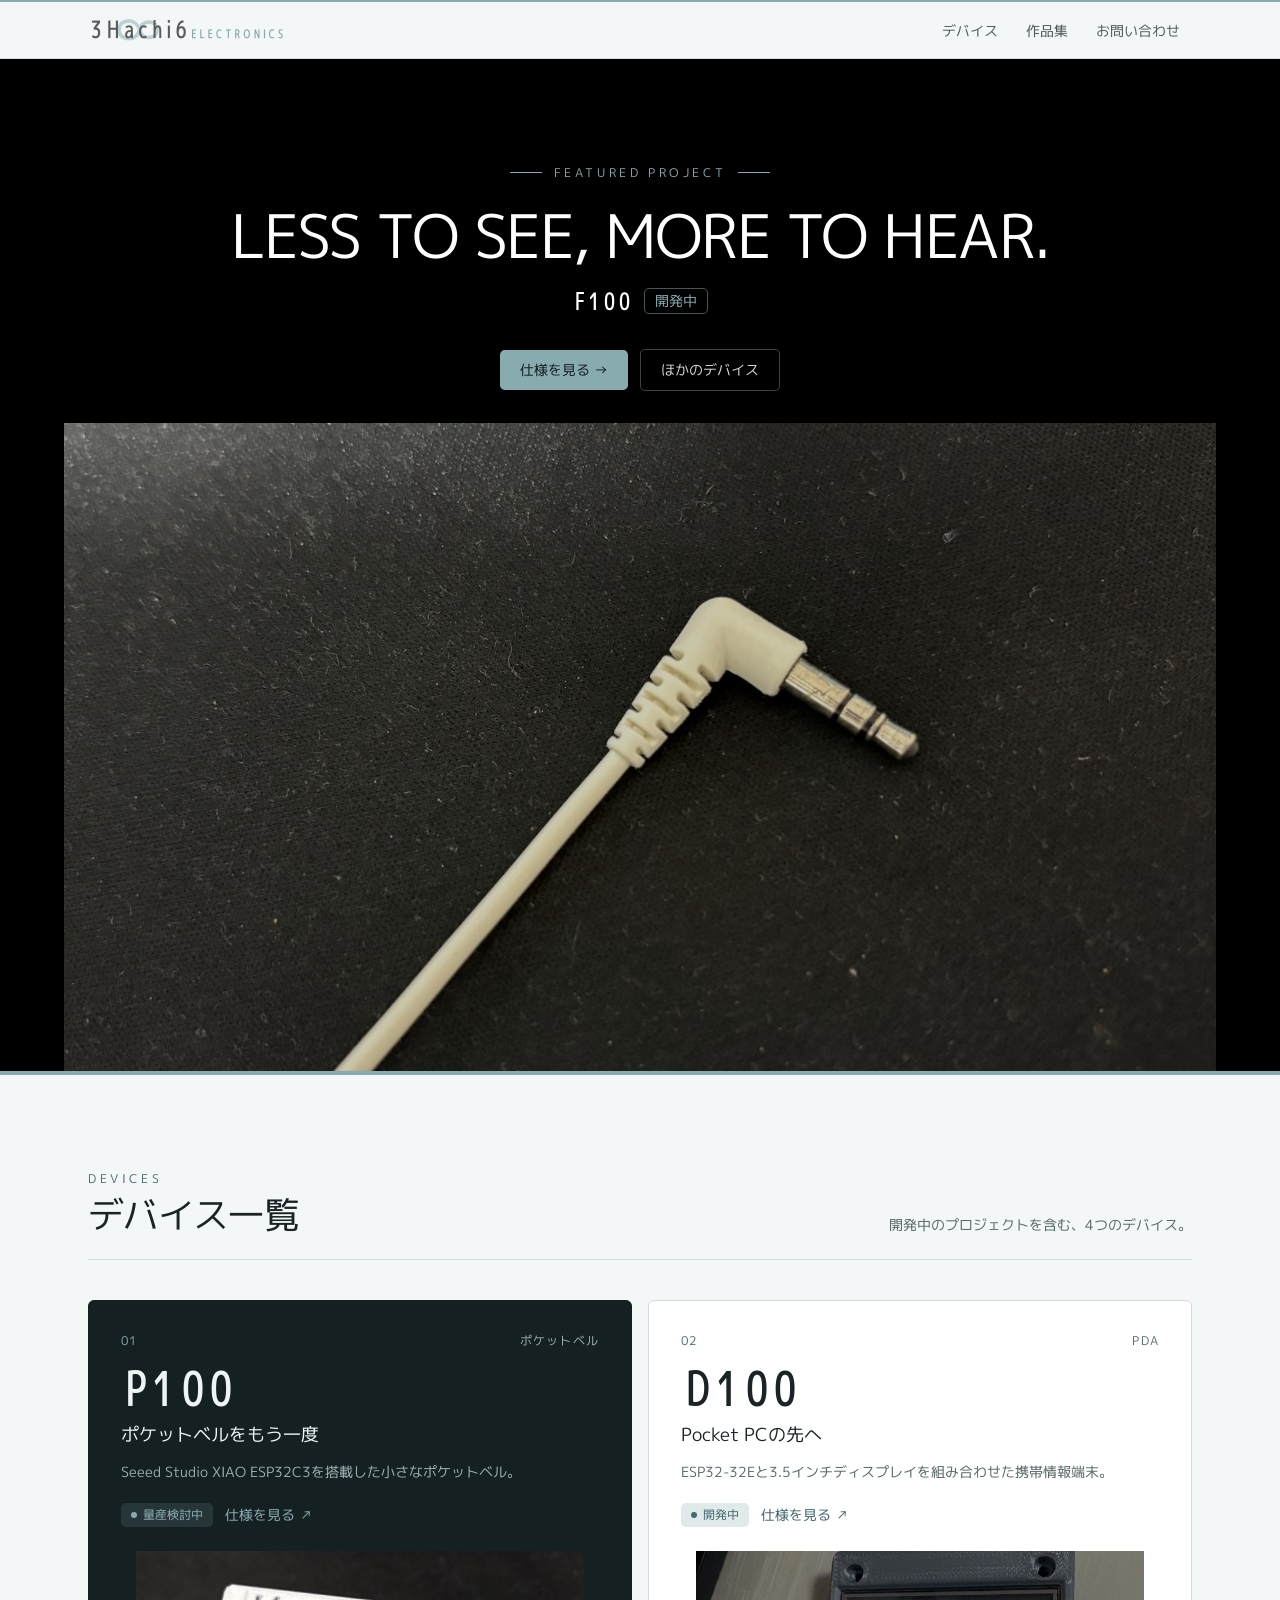
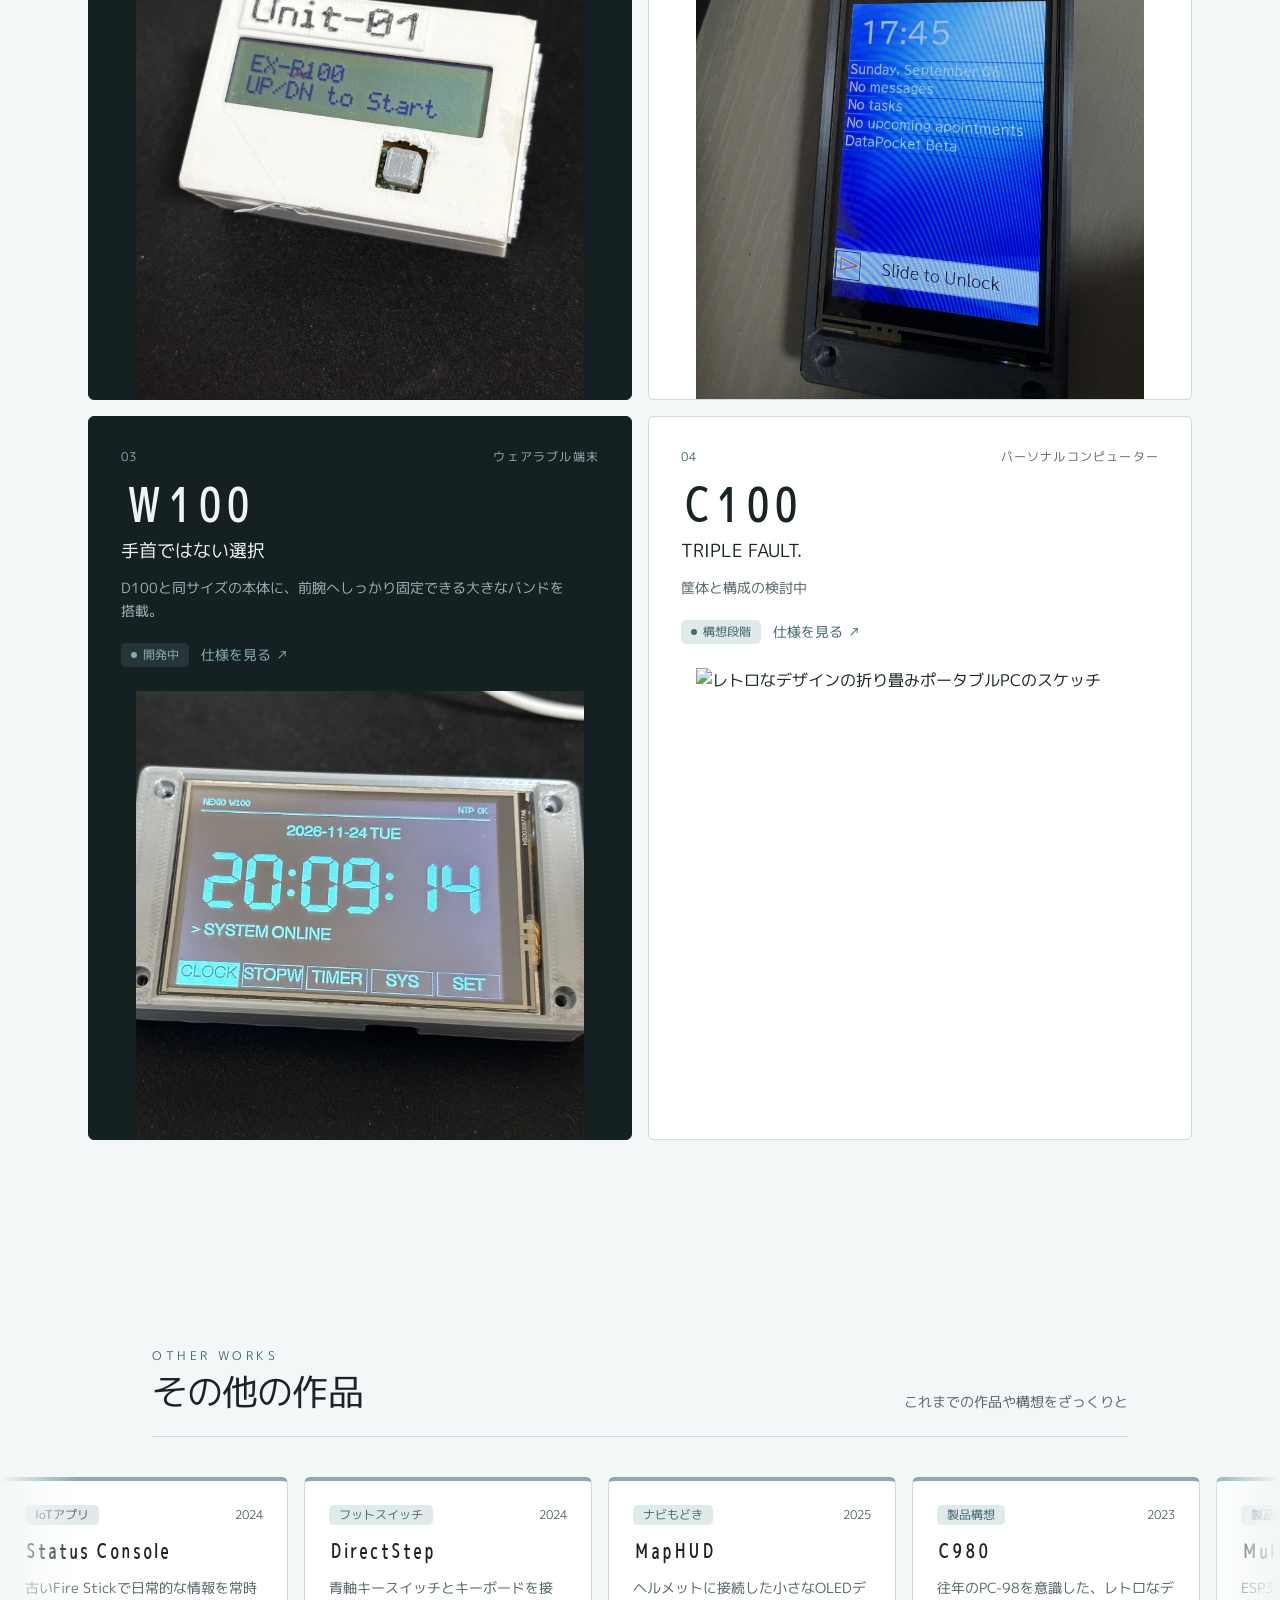
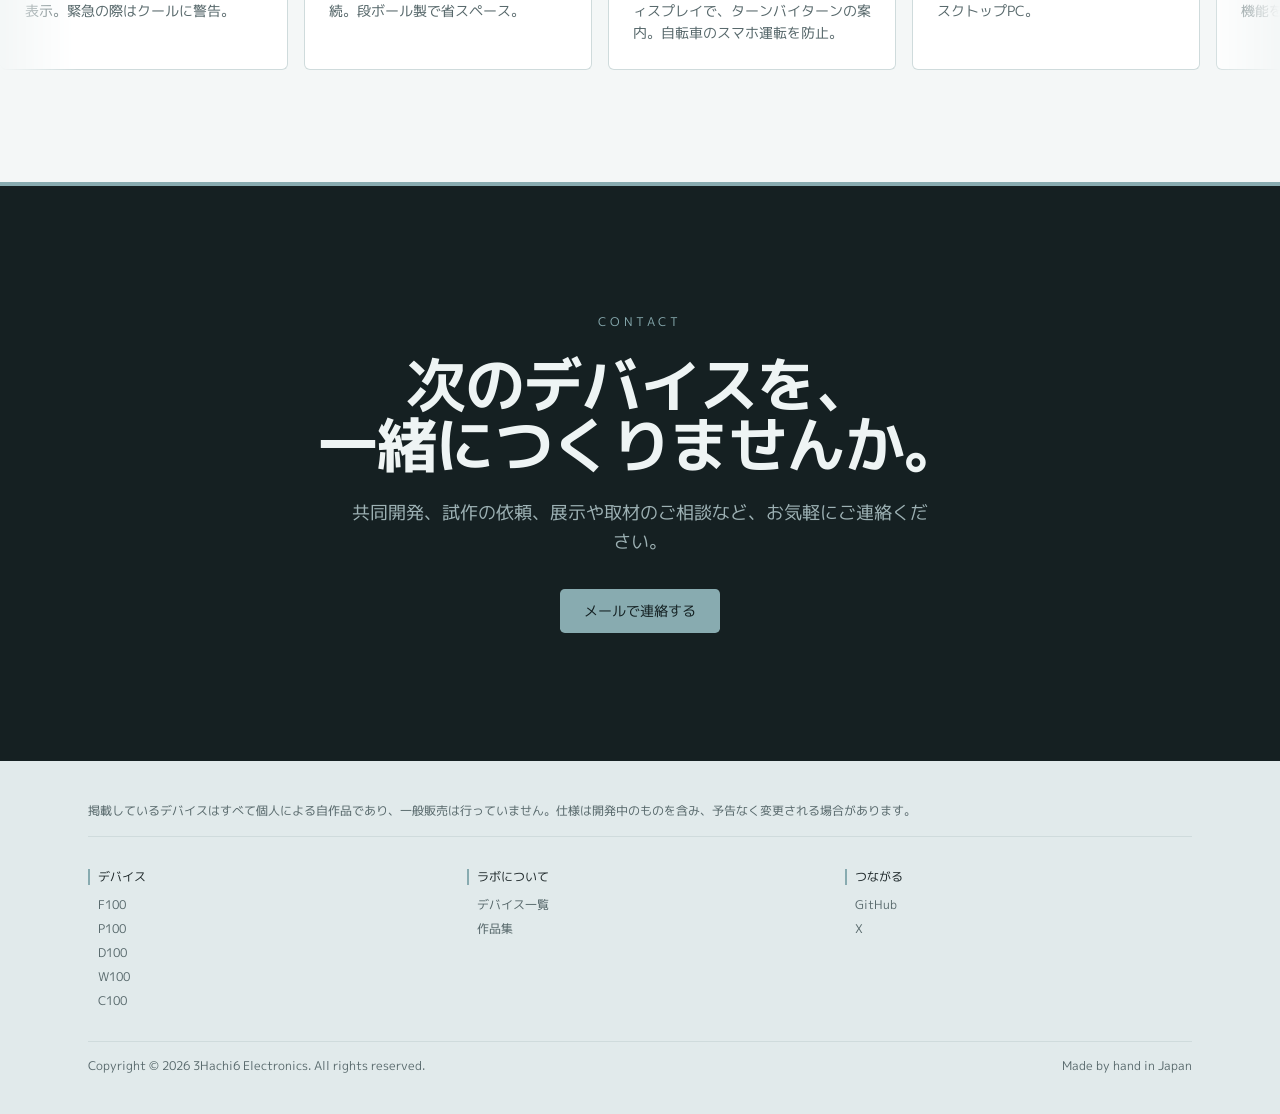
==== index.html @ 007175ea "Update some files" ====
<!DOCTYPE html>
<html lang="ja">
<head>
  <meta charset="UTF-8">
  <meta name="viewport" content="width=device-width, initial-scale=1">
  <title>3Hachi6 Electronics</title>
  <meta name="description" content="自作デバイスのポートフォリオ">
  <meta name="theme-color" content="#f4f7f7">
  <link rel="icon" href="images/icon.png" type="image/png">
  <link rel="preconnect" href="https://fonts.googleapis.com">
  <link rel="preconnect" href="https://fonts.gstatic.com" crossorigin>
  <link href="https://fonts.googleapis.com/css2?family=M+PLUS+1p:wght@500&display=swap" rel="stylesheet">
  <link rel="stylesheet" href="style.css">
</head>
<body data-root="">

  <!-- ヘッダー:中身は shared.js が入れます(直すときは shared.js) -->
  <header class="site-header" id="site-header"></header>

  <main>

    <!-- ===== トップの大きな見出し(注目のデバイス:F100) ===== -->
    <section id="f100" class="hero" aria-labelledby="hero-title">
      <div class="container-md">
        <p class="hero-label"><span aria-hidden="true"></span>FEATURED PROJECT<span aria-hidden="true"></span></p>
        <h1 id="hero-title">LESS TO SEE, MORE TO HEAR.</h1>
        <p class="hero-name">
          <span class="font-display">F100</span>
          <span class="status-badge">開発中</span>
        </p>
        <div class="hero-buttons">
          <a href="devices/f100.html" class="btn btn-primary">仕様を見る →</a>
          <a href="#devices" class="btn btn-ghost">ほかのデバイス</a>
        </div>
      </div>
      <div class="hero-image">
        <img src="images/f100.jpg" alt="黒い布の上に置かれた、白いケーブルの3.5mmイヤホンプラグ">
      </div>
      <div class="hero-bar" aria-hidden="true"></div>
    </section>

    <!-- ===== デバイス一覧 =====
         デバイスを増やすときは、下の <article> のかたまりを丸ごとコピーして書き換えます。 -->
    <section id="devices" class="section-devices" aria-labelledby="devices-title">
      <div class="container">
        <div class="section-head">
          <div>
            <p class="eyebrow">DEVICES</p>
            <h2 id="devices-title">デバイス一覧</h2>
          </div>
          <p class="section-note">開発中のプロジェクトを含む、4つのデバイス。</p>
        </div>
        <div class="tile-grid">

          <!-- ---------- P100 ---------- -->
          <article id="p100" class="tile tile-dark" aria-labelledby="p100-title">
            <div class="tile-top">
              <span class="tile-no">01</span>
              <span class="tile-cat">ポケットベル</span>
            </div>
            <div class="tile-body">
              <h3 id="p100-title">P100</h3>
              <p class="tile-tagline">ポケットベルをもう一度</p>
              <p class="tile-desc">Seeed Studio XIAO ESP32C3を搭載した小さなポケットベル。</p>
              <div class="tile-actions">
                <span class="status-chip">量産検討中</span>
                <a href="devices/p100.html" class="tile-link">仕様を見る<span class="sr-only">（P100）</span> ↗</a>
              </div>
            </div>
            <div class="tile-image">
              <img src="images/p100.jpg" alt="「Unit-01」と書かれた白い筐体に、モノクロ液晶を搭載したP100の試作機" loading="lazy">
            </div>
            <div class="tile-bar" aria-hidden="true"></div>
          </article>

          <!-- ---------- D100 ---------- -->
          <article id="d100" class="tile tile-light" aria-labelledby="d100-title">
            <div class="tile-top">
              <span class="tile-no">02</span>
              <span class="tile-cat">PDA</span>
            </div>
            <div class="tile-body">
              <h3 id="d100-title">D100</h3>
              <p class="tile-tagline">Pocket PCの先へ</p>
              <p class="tile-desc">ESP32-32Eと3.5インチディスプレイを組み合わせた携帯情報端末。</p>
              <div class="tile-actions">
                <span class="status-chip">開発中</span>
                <a href="devices/d100.html" class="tile-link">仕様を見る<span class="sr-only">（D100）</span> ↗</a>
              </div>
            </div>
            <div class="tile-image">
              <img src="images/d100.jpg" alt="ロック画面を表示した、3.5インチタッチスクリーンのD100試作機" loading="lazy">
            </div>
            <div class="tile-bar" aria-hidden="true"></div>
          </article>

          <!-- ---------- W100 ---------- -->
          <article id="w100" class="tile tile-dark" aria-labelledby="w100-title">
            <div class="tile-top">
              <span class="tile-no">03</span>
              <span class="tile-cat">ウェアラブル端末</span>
            </div>
            <div class="tile-body">
              <h3 id="w100-title">W100</h3>
              <p class="tile-tagline">手首ではない選択</p>
              <p class="tile-desc">D100と同サイズの本体に、前腕へしっかり固定できる大きなバンドを搭載。</p>
              <div class="tile-actions">
                <span class="status-chip">開発中</span>
                <a href="devices/w100.html" class="tile-link">仕様を見る<span class="sr-only">（W100）</span> ↗</a>
              </div>
            </div>
            <div class="tile-image">
              <img src="images/w100.jpg" alt="時計画面を表示した、3.5インチ画面のW100試作機" loading="lazy">
            </div>
            <div class="tile-bar" aria-hidden="true"></div>
          </article>

          <!-- ---------- C100 ---------- -->
          <article id="c100" class="tile tile-light" aria-labelledby="c100-title">
            <div class="tile-top">
              <span class="tile-no">04</span>
              <span class="tile-cat">パーソナルコンピューター</span>
            </div>
            <div class="tile-body">
              <h3 id="c100-title">C100</h3>
              <p class="tile-tagline">TRIPLE FAULT.</p>
              <p class="tile-desc">筐体と構成の検討中</p>
              <div class="tile-actions">
                <span class="status-chip">構想段階</span>
                <a href="devices/c100.html" class="tile-link">仕様を見る<span class="sr-only">（C100）</span> ↗</a>
              </div>
            </div>
            <div class="tile-image">
              <img src="images/c100.png" alt="レトロなデザインの折り畳みポータブルPCのスケッチ" loading="lazy">
            </div>
            <div class="tile-bar" aria-hidden="true"></div>
          </article>

        </div>
      </div>
    </section>

    <!-- ===== 作品集(横に流れるカード) =====
         作品を増やすときは、<li class="work-card"> のかたまりをコピーして追加します。
         (ループ表示用の複製は script.js が自動で作るので、ここは1セットだけでOK) -->
    <section id="works" class="section-works" aria-labelledby="works-title">
      <div class="container-md">
        <div class="section-head">
          <div>
            <p class="eyebrow">OTHER WORKS</p>
            <h2 id="works-title">その他の作品</h2>
          </div>
          <p class="section-note">これまでの作品や構想をざっくりと</p>
        </div>
      </div>
      <div class="marquee">
        <div class="marquee-track">
          <ul class="work-list">

            <li class="work-card">
              <div class="work-meta"><span class="work-cat">IoTアプリ</span><span>2024</span></div>
              <h3>Status Console</h3>
              <p>古いFire Stickで日常的な情報を常時表示。緊急の際はクールに警告。</p>
            </li>

            <li class="work-card">
              <div class="work-meta"><span class="work-cat">フットスイッチ</span><span>2024</span></div>
              <h3>DirectStep</h3>
              <p>青軸キースイッチとキーボードを接続。段ボール製で省スペース。</p>
            </li>

            <li class="work-card">
              <div class="work-meta"><span class="work-cat">ナビもどき</span><span>2025</span></div>
              <h3>MapHUD</h3>
              <p>ヘルメットに接続した小さなOLEDディスプレイで、ターンバイターンの案内。自転車のスマホ運転を防止。</p>
            </li>

            <li class="work-card">
              <div class="work-meta"><span class="work-cat">製品構想</span><span>2023</span></div>
              <h3>C980</h3>
              <p>往年のPC-98を意識した、レトロなデスクトップPC。</p>
            </li>

            <li class="work-card">
              <div class="work-meta"><span class="work-cat">製品構想</span><span>2025</span></div>
              <h3>Multi Remote</h3>
              <p>ESP32C3を使用し、赤外線とBLEの機能を兼ねた多機能リモコン。</p>
            </li>

            <!--<li class="work-card">
              <div class="work-meta"><span class="work-cat">リモコン</span><span>2023</span></div>
              <h3>BLE Remote</h3>
              <p>スライド送り用の小さなBluetoothリモコン。CR2032で約1年動作。</p>
            </li>
            -->
          </ul>
        </div>
      </div>
    </section>

    <!-- お問い合わせ:中身は shared.js が入れます(メールアドレスやキャッチコピーも shared.js) -->
    <section id="contact" class="section-contact" aria-labelledby="contact-title"></section>

  </main>

  <!-- フッター:中身は shared.js が入れます(直すときは shared.js) -->
  <footer class="site-footer" id="site-footer"></footer>

  <script src="shared.js"></script>
  <script src="script.js"></script>
</body>
</html>
---- style.css ----
/* =====================================================
   3Hachi6 Electronics  style.css
   サイト全体の見た目はこのファイルで決まります。
   色を変えたいときは、まず下の「色」の値を書き換えてください。
   ===================================================== */

/* ---------- フォント ---------- */
/* 見出し用フォント(fonts フォルダの中のファイル) */
@font-face {
  font-family: 'Senobi Gothic';
  src: url('fonts/Senobi-Gothic-Medium.ttf') format('truetype');
  font-weight: 100 900;
  font-style: normal;
  font-display: swap;
}

/* ---------- 色・サイズ ---------- */
:root {
  /* メインカラー(青みのあるグレー) */
  --brand: #88abb0;          /* 基本色 */
  --brand-strong: #44696e;   /* 濃い版(文字・リンク用) */
  --brand-soft: #e1eaeb;     /* 薄い版(背景用) */

  /* 背景・文字 */
  --background: #f4f7f7;     /* ページ全体の背景 */
  --foreground: #1a2426;     /* 通常の文字色 */
  --card: #ffffff;           /* カードの背景 */
  --muted-foreground: #56676a; /* 補足テキストの色 */
  --border: #cfdbdc;         /* 罫線 */
  --primary-foreground: #142022; /* ボタン上の文字色 */

  /* 暗いエリア(ヒーロー・お問い合わせ・黒いタイル) */
  --ink: #152022;
  --ink-foreground: #eef4f4;
  --ink-muted: #9db1b4;

  --radius-md: 0.3rem;
  --radius-lg: 0.375rem;

  --font-body: 'M PLUS 1p', 'Hiragino Sans', 'Yu Gothic', sans-serif;
  --font-display: 'Senobi Gothic', 'M PLUS 1p', sans-serif;
}

/* ---------- 基本設定 ---------- */
*, *::before, *::after {
  box-sizing: border-box;
  border: 0 solid var(--border);
}

html {
  scroll-behavior: smooth;
  -webkit-text-size-adjust: 100%;
}

body {
  margin: 0;
  background: var(--background);
  color: var(--foreground);
  font-family: var(--font-body);
  font-feature-settings: 'palt';
  line-height: 1.5;
  -webkit-font-smoothing: antialiased;
}

h1, h2, h3, p, ul, dl, dd, figure { margin: 0; }
h1, h2, h3 { font-size: inherit; font-weight: inherit; }
ul { padding: 0; list-style: none; }
a { color: inherit; text-decoration: none; }
img { display: block; max-width: 100%; }

:focus-visible { outline: 2px solid var(--brand-strong); outline-offset: 2px; }

.sr-only {
  position: absolute; width: 1px; height: 1px; margin: -1px; padding: 0;
  overflow: hidden; clip: rect(0, 0, 0, 0); white-space: nowrap; border: 0;
}

.font-display { font-family: var(--font-display); }

/* ---------- 共通パーツ ---------- */
.container    { max-width: 72rem; margin: 0 auto; padding: 0 1.5rem; } /* 幅:広い */
.container-md { max-width: 64rem; margin: 0 auto; padding: 0 1.5rem; } /* 幅:中 */
.container-sm { max-width: 48rem; margin: 0 auto; padding: 0 1.5rem; } /* 幅:狭い */

/* 小さな英字ラベル(DEVICES / CONTACT など) */
.eyebrow {
  font-size: 0.75rem;
  line-height: 1rem;
  letter-spacing: 0.3em;
  color: var(--brand-strong);
}

/* セクション見出しのまとまり */
.section-head {
  display: flex;
  flex-direction: column;
  gap: 0.5rem;
  padding-bottom: 1.5rem;
  border-bottom: 1px solid var(--border);
}
.section-head h2 {
  margin-top: 0.5rem;
  font-size: 1.875rem;
  line-height: 2.25rem;
  letter-spacing: -0.025em;
}
.section-note { font-size: 0.875rem; line-height: 1.25rem; color: var(--muted-foreground); }

/* ボタン */
.btn {
  display: inline-flex;
  align-items: center;
  gap: 0.5rem;
  border-radius: var(--radius-md);
  font-size: 0.875rem;
  line-height: 1.25rem;
  padding: 0.625rem 1.25rem;
  transition: color .15s, background-color .15s, border-color .15s;
}
.btn-primary { background: var(--brand); color: var(--primary-foreground); }
.btn-primary:hover { background: #fff; }
.btn-ghost { border: 1px solid rgba(255, 255, 255, .25); color: rgba(255, 255, 255, .85); }
.btn-ghost:hover { border-color: var(--brand); color: var(--brand); }
.btn-lg { padding: 0.75rem 1.5rem; }
.btn-ghost-ink { border: 1px solid rgba(238, 244, 244, .25); color: rgba(238, 244, 244, .85); }
.btn-ghost-ink:hover { border-color: var(--brand); color: var(--brand); }

/* ---------- ヘッダー(上のナビゲーション) ---------- */
.site-header {
  position: sticky;
  top: 0;
  z-index: 50;
  border-top: 2px solid var(--brand);
  border-bottom: 1px solid var(--border);
  background: rgba(244, 247, 247, .85);
  -webkit-backdrop-filter: blur(24px);
  backdrop-filter: blur(24px);
}
.site-nav {
  display: flex;
  height: 3.5rem;
  align-items: center;
  justify-content: space-between;
  max-width: 72rem;
  margin: 0 auto;
  padding: 0 1.5rem;
}
.site-logo img { height: 2.5rem; width: auto; mix-blend-mode: multiply; }
.nav-links { display: none; align-items: center; gap: 0.25rem; }
.nav-links a {
  border-radius: var(--radius-md);
  padding: 0.375rem 0.75rem;
  font-size: 0.875rem;
  line-height: 1.25rem;
  color: rgba(26, 36, 38, .75);
  transition: color .15s, background-color .15s;
}
.nav-links a:hover { background: var(--brand-soft); color: var(--foreground); }
.nav-contact {
  border-radius: var(--radius-md);
  background: var(--brand);
  color: var(--primary-foreground);
  padding: 0.375rem 0.75rem;
  font-size: 0.75rem;
  line-height: 1rem;
}
.nav-contact:hover { background: var(--brand-strong); color: #fff; }

/* ---------- トップの大きな見出し(ヒーロー) ---------- */
.hero {
  scroll-margin-top: 3.5rem;
  overflow: hidden;
  background: #000;
  padding-top: 4rem;
  text-align: center;
  color: #fff;
}
.hero .container-md { max-width: 64rem; }
.hero-label {
  display: inline-flex;
  align-items: center;
  gap: 0.75rem;
  font-size: 0.75rem;
  line-height: 1rem;
  letter-spacing: 0.3em;
  color: var(--brand);
}
.hero-label span { width: 2rem; height: 1px; background: var(--brand); }
.hero h1 {
  margin-top: 1.5rem;
  font-size: 2.25rem;
  line-height: 2.5rem;
  letter-spacing: -0.025em;
  text-wrap: balance;
}
.hero-name {
  display: flex;
  align-items: center;
  justify-content: center;
  gap: 0.75rem;
  margin-top: 1.25rem;
  font-size: 1.25rem;
  line-height: 1.75rem;
}
.status-badge {
  border: 1px solid rgba(136, 171, 176, .5);
  border-radius: var(--radius-md);
  padding: 0.125rem 0.625rem;
  font-family: var(--font-body);
  font-size: 0.875rem;
  line-height: 1.25rem;
  color: var(--brand);
}
.hero-buttons {
  display: flex;
  flex-wrap: wrap;
  align-items: center;
  justify-content: center;
  gap: 0.75rem;
  margin-top: 2rem;
}
.hero-image {
  position: relative;
  width: 100%;
  max-width: 72rem;
  aspect-ratio: 16 / 9;
  margin: 2rem auto 0;
}
.hero-image img, .tile-image img, .device-image img {
  position: absolute; inset: 0; width: 100%; height: 100%; object-fit: cover;
}
.hero-bar { height: 0.25rem; background: var(--brand); }

/* ---------- デバイス一覧(タイル) ---------- */
.section-devices { scroll-margin-top: 3.5rem; background: var(--background); padding: 5rem 0; }
.section-devices .section-head { margin-bottom: 2.5rem; }
.tile-grid { display: grid; gap: 1rem; }

.tile {
  position: relative;
  display: flex;
  flex-direction: column;
  overflow: hidden;
  scroll-margin-top: 5rem;
  border: 1px solid var(--border);
  border-radius: var(--radius-lg);
}
.tile-light { background: var(--card); color: var(--foreground); }
.tile-dark  { border-color: var(--ink); background: var(--ink); color: var(--ink-foreground); }

.tile-top {
  display: flex;
  align-items: center;
  justify-content: space-between;
  padding: 1.5rem 1.5rem 0;
  font-size: 0.75rem;
  line-height: 1rem;
  letter-spacing: 0.1em;
}
.tile-light .tile-no  { color: var(--brand-strong); }
.tile-light .tile-cat { color: var(--muted-foreground); }
.tile-dark  .tile-no  { color: var(--brand); }
.tile-dark  .tile-cat { color: var(--ink-muted); }

.tile-body { padding: 1rem 1.5rem 0; }
.tile-body h3 {
  font-family: var(--font-display);
  font-size: 3rem;
  line-height: 1;
  letter-spacing: -0.025em;
}
.tile-tagline { margin-top: 0.5rem; font-size: 1.125rem; line-height: 1.75rem; }
.tile-desc {
  margin-top: 0.75rem;
  max-width: 28rem;
  font-size: 0.875rem;
  line-height: 1.625;
  text-wrap: pretty;
}
.tile-light .tile-desc { color: var(--muted-foreground); }
.tile-dark  .tile-desc { color: var(--ink-muted); }

.tile-actions { display: flex; flex-wrap: wrap; align-items: center; gap: 0.75rem; margin-top: 1.25rem; }
.status-chip {
  display: inline-flex;
  align-items: center;
  gap: 0.375rem;
  border-radius: var(--radius-md);
  padding: 0.25rem 0.625rem;
  font-size: 0.75rem;
  line-height: 1rem;
}
.status-chip::before {
  content: '';
  width: 0.375rem; height: 0.375rem;
  border-radius: 50%;
  background: currentColor;
}
.tile-light .status-chip { background: var(--brand-soft); color: var(--brand-strong); }
.tile-dark  .status-chip { background: rgba(136, 171, 176, .15); color: var(--brand); }

/* 「仕様を見る」リンク。タイル全体がクリックできるようにしています */
.tile-link {
  display: inline-flex;
  align-items: center;
  gap: 0.25rem;
  font-size: 0.875rem;
  line-height: 1.25rem;
  text-underline-offset: 4px;
}
.tile-link::after { content: ''; position: absolute; inset: 0; }
.tile-link:hover { text-decoration: underline; }
.tile-light .tile-link { color: var(--brand-strong); }
.tile-dark  .tile-link { color: var(--brand); }

.tile-image {
  position: relative;
  width: 100%;
  max-width: 28rem;
  aspect-ratio: 1 / 1;
  margin: 1.5rem auto 0;
}
.tile-image img { transition: transform .7s; }
.tile:hover .tile-image img { transform: scale(1.03); }
.tile-bar {
  position: absolute; left: 0; right: 0; bottom: 0;
  height: 0.25rem;
  background: var(--brand);
  transform: scaleX(0);
  transform-origin: left;
  transition: transform .5s;
}
.tile:hover .tile-bar { transform: scaleX(1); }

/* ---------- 作品集(横に流れるカード) ---------- */
.section-works { scroll-margin-top: 3rem; background: var(--background); padding: 6rem 0; }
.marquee {
  margin-top: 2.5rem;
  overflow: hidden;
  -webkit-mask-image: linear-gradient(to right, transparent, #000 6%, #000 94%, transparent);
  mask-image: linear-gradient(to right, transparent, #000 6%, #000 94%, transparent);
}
.marquee-track { display: flex; width: max-content; animation: marquee 40s linear infinite; }
.marquee:hover .marquee-track,
.marquee:focus-within .marquee-track { animation-play-state: paused; }
@keyframes marquee {
  from { transform: translateX(0); }
  to   { transform: translateX(-50%); }
}
.work-list { display: flex; flex-shrink: 0; gap: 1rem; padding-right: 1rem; }
.work-card {
  display: flex;
  flex-direction: column;
  flex-shrink: 0;
  gap: 0.75rem;
  width: 18rem;
  border: 1px solid var(--border);
  border-top: 4px solid var(--brand);
  border-radius: var(--radius-lg);
  background: var(--card);
  padding: 1.5rem;
  transition: border-color .15s;
}
.work-card:hover { border-color: var(--brand-strong); border-top-color: var(--brand); }
.work-meta {
  display: flex;
  align-items: center;
  justify-content: space-between;
  font-size: 0.75rem;
  line-height: 1rem;
  color: var(--muted-foreground);
}
.work-cat {
  border-radius: var(--radius-md);
  background: var(--brand-soft);
  padding: 0.125rem 0.625rem;
  color: var(--brand-strong);
}
.work-card h3 { font-family: var(--font-display); font-size: 1.25rem; line-height: 1.75rem; }
.work-card p { font-size: 0.875rem; line-height: 1.625; color: var(--muted-foreground); }

/* ---------- お問い合わせ ---------- */
.section-contact {
  scroll-margin-top: 3.5rem;
  border-top: 4px solid var(--brand);
  background: var(--ink);
  padding: 6rem 0;
  text-align: center;
  color: var(--ink-foreground);
}
.section-contact .eyebrow { margin-bottom: 1.5rem; color: var(--brand); }
.section-contact h2 {
  font-size: 2.25rem;
  line-height: 2.5rem;
  font-weight: 600;
  letter-spacing: -0.025em;
  text-wrap: balance;
}
.contact-text {
  max-width: 36rem;
  margin: 1.5rem auto 0;
  font-size: 1.125rem;
  line-height: 1.625;
  color: var(--ink-muted);
  text-wrap: pretty;
}
.contact-buttons {
  display: flex;
  flex-wrap: wrap;
  align-items: center;
  justify-content: center;
  gap: 1rem;
  margin-top: 2rem;
}

/* ---------- フッター ---------- */
.site-footer { background: var(--brand-soft); font-size: 0.75rem; line-height: 1rem; color: var(--muted-foreground); }
.site-footer .container { padding-top: 2.5rem; padding-bottom: 2.5rem; }
.footer-note { padding-bottom: 1rem; border-bottom: 1px solid var(--border); line-height: 1.625; }
.footer-nav { display: grid; grid-template-columns: repeat(2, 1fr); gap: 2rem; padding: 2rem 0; }
.footer-nav h3 {
  margin-bottom: 0.75rem;
  border-left: 2px solid var(--brand);
  padding-left: 0.5rem;
  color: var(--foreground);
}
.footer-nav ul { display: flex; flex-direction: column; gap: 0.5rem; padding-left: 0.625rem; }
.footer-nav a:hover { color: var(--brand-strong); text-decoration: underline; }
.footer-bottom { display: flex; flex-direction: column; gap: 0.5rem; padding-top: 1rem; border-top: 1px solid var(--border); }

/* ---------- デバイス個別ページ ---------- */
.device-hero {
  overflow: hidden;
  background: var(--ink);
  padding-top: 4rem;
  text-align: center;
  color: var(--ink-foreground);
}
.device-hero .eyebrow { color: var(--brand); }
.device-hero h1 {
  margin-top: 0.5rem;
  font-family: var(--font-display);
  font-size: 3rem;
  line-height: 1;
  letter-spacing: -0.025em;
}
.device-tagline { margin-top: 0.75rem; font-size: 1.25rem; line-height: 1.75rem; }
.device-hero .status-badge {
  display: inline-block;
  margin-top: 1.25rem;
  padding: 0.25rem 0.75rem;
  font-size: 0.75rem;
  line-height: 1rem;
}
.device-image {
  position: relative;
  width: 100%;
  max-width: 48rem;
  aspect-ratio: 4 / 3;
  margin: 2rem auto 0;
}

.section-overview { background: var(--background); padding: 5rem 0; }
.overview-text {
  margin-top: 0.75rem;
  font-size: 1.5rem;
  line-height: 1.625;
  letter-spacing: -0.025em;
  text-wrap: pretty;
}
.highlights { display: grid; gap: 1rem; margin-top: 3rem; }
.highlight {
  border: 1px solid var(--border);
  border-top: 4px solid var(--brand);
  border-radius: var(--radius-lg);
  background: var(--card);
  padding: 1.5rem;
}
.highlight h3 { font-size: 1rem; line-height: 1.5rem; }
.highlight p { margin-top: 0.5rem; font-size: 0.875rem; line-height: 1.625; color: var(--muted-foreground); }

.section-specs { background: var(--brand-soft); padding: 5rem 0; }
.section-specs h2 { margin-top: 0.5rem; font-size: 1.875rem; line-height: 2.25rem; letter-spacing: -0.025em; }
.spec-list {
  margin-top: 2rem;
  border: 1px solid var(--border);
  border-radius: var(--radius-lg);
  background: var(--card);
  padding: 0 1.5rem;
}
.spec-row { display: flex; flex-direction: column; gap: 0.25rem; padding: 1rem 0; }
.spec-row + .spec-row { border-top: 1px solid var(--border); }
.spec-row dt { width: 10rem; flex-shrink: 0; font-size: 0.875rem; line-height: 1.25rem; color: var(--muted-foreground); }
.spec-row dd { font-size: 1rem; line-height: 1.5rem; }
.spec-note { margin-top: 1rem; font-size: 0.75rem; line-height: 1rem; color: var(--muted-foreground); }

.pager { background: var(--background); padding: 3rem 0; }
.pager .container-sm { display: flex; align-items: center; justify-content: space-between; gap: 1rem; }
.pager-link { display: flex; align-items: center; gap: 0.5rem; font-size: 0.875rem; line-height: 1.25rem; }
.pager-link:hover { color: var(--brand-strong); }
.pager-link small { display: block; font-size: 0.75rem; line-height: 1rem; color: var(--muted-foreground); }
.pager-link .font-display { font-size: 1.125rem; line-height: 1.75rem; }
.pager-next { text-align: right; }
.pager-list {
  border-radius: var(--radius-md);
  background: var(--brand-soft);
  padding: 0.5rem 1rem;
  font-size: 0.875rem;
  line-height: 1.25rem;
  color: var(--brand-strong);
  transition: color .15s, background-color .15s;
}
.pager-list:hover { background: var(--brand); color: var(--primary-foreground); }

/* ---------- 画面が広いとき(タブレット・PC) ---------- */
@media (min-width: 640px) {
  .footer-nav { grid-template-columns: repeat(3, 1fr); }
  .footer-bottom { flex-direction: row; justify-content: space-between; }
  .spec-row { flex-direction: row; gap: 2rem; }
}

@media (min-width: 768px) {
  .nav-links { display: flex; }
  .nav-contact { display: none; }

  .section-head { flex-direction: row; align-items: flex-end; justify-content: space-between; }
  .section-head h2 { font-size: 2.25rem; line-height: 2.5rem; }

  .hero { padding-top: 6rem; }
  .hero h1 { font-size: 3.75rem; line-height: 1; }
  .hero-name { font-size: 1.5rem; line-height: 2rem; }

  .section-devices { padding: 6rem 0; }
  .tile-grid { grid-template-columns: repeat(2, 1fr); }
  .tile-top { padding: 2rem 2rem 0; }
  .tile-body { padding: 1rem 2rem 0; }

  .section-works { padding: 7rem 0; }

  .section-contact { padding: 8rem 0; }
  .section-contact h2 { font-size: 3.75rem; line-height: 1; }

  .device-hero { padding-top: 5rem; }
  .device-hero h1 { font-size: 4.5rem; }
  .device-tagline { font-size: 1.5rem; line-height: 2rem; }
  .device-image { aspect-ratio: 16 / 9; }
  .section-overview, .section-specs { padding: 6rem 0; }
  .overview-text { font-size: 1.875rem; }
  .highlights { grid-template-columns: repeat(3, 1fr); }
  .section-specs h2 { font-size: 2.25rem; line-height: 2.5rem; }
}

/* 動きが苦手な人向け:アニメーションを止める */
@media (prefers-reduced-motion: reduce) {
  html { scroll-behavior: auto; }
  .marquee-track { animation: none; }
}
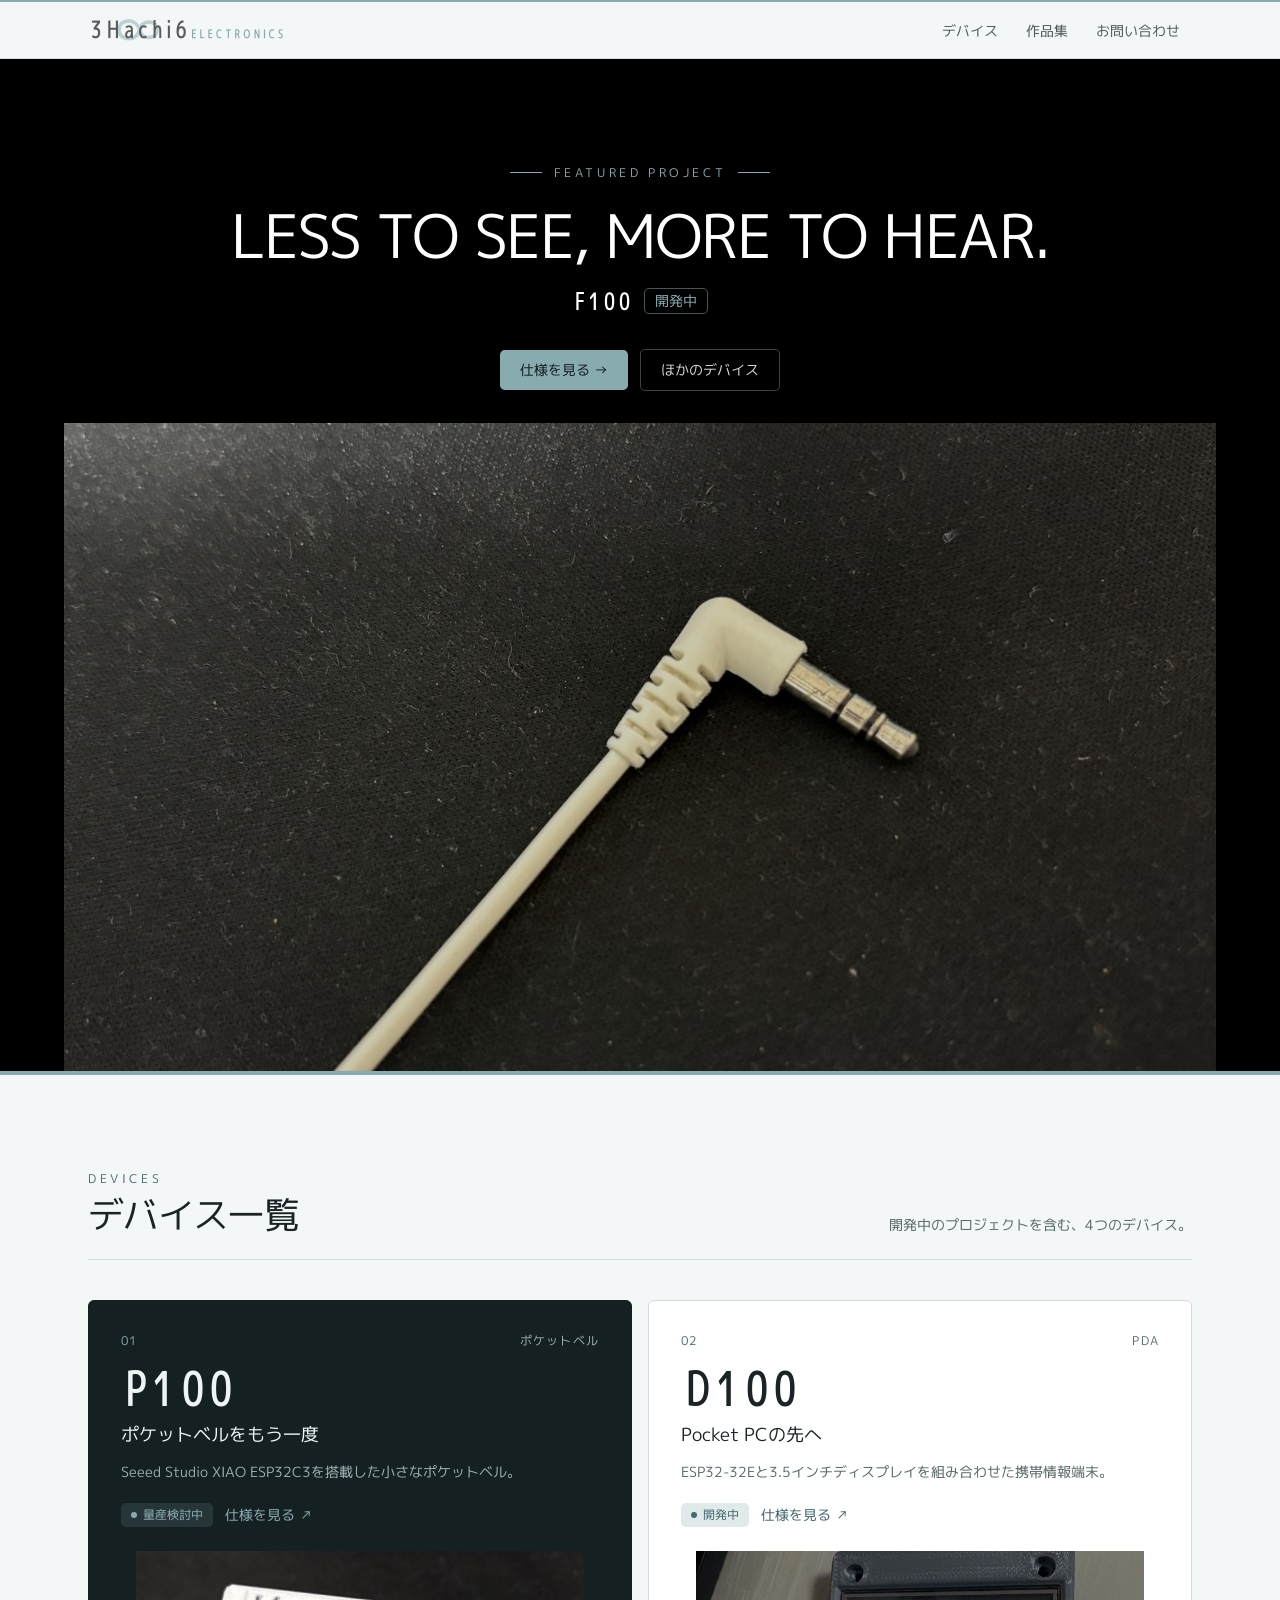
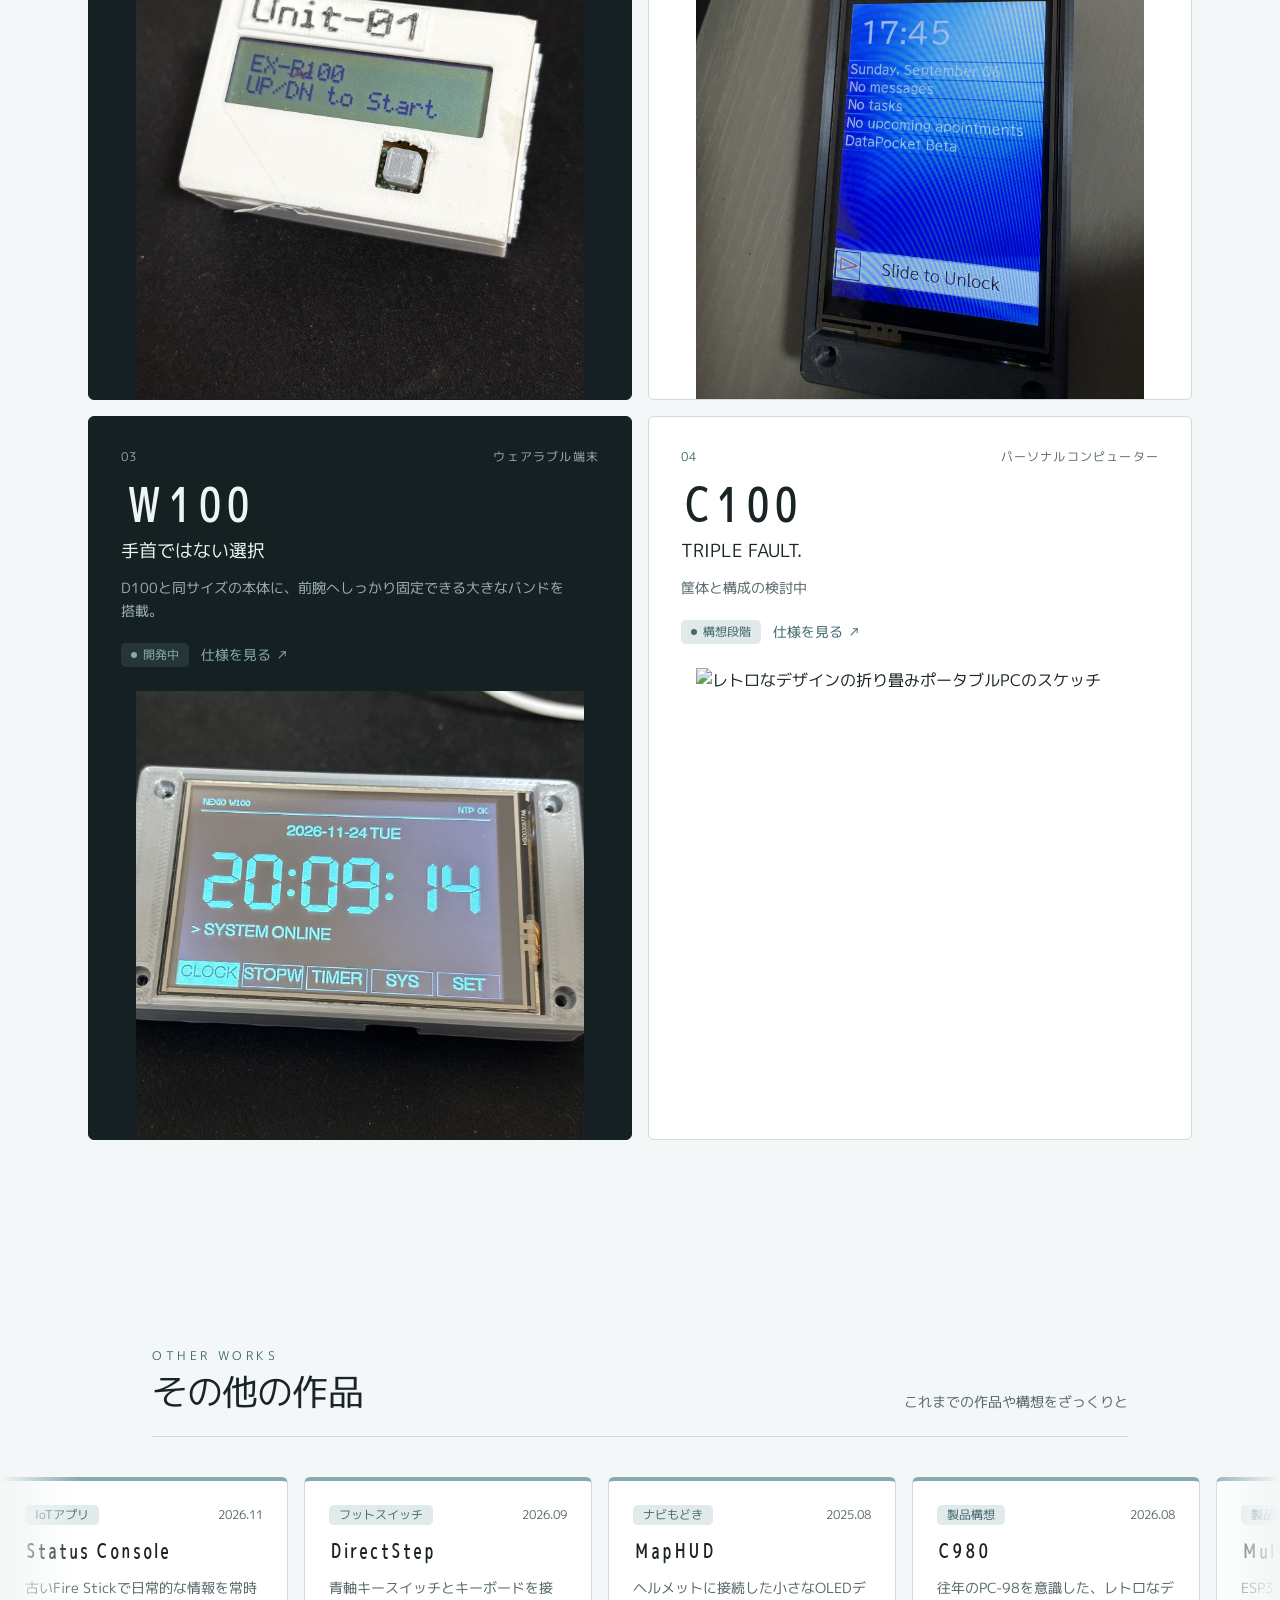
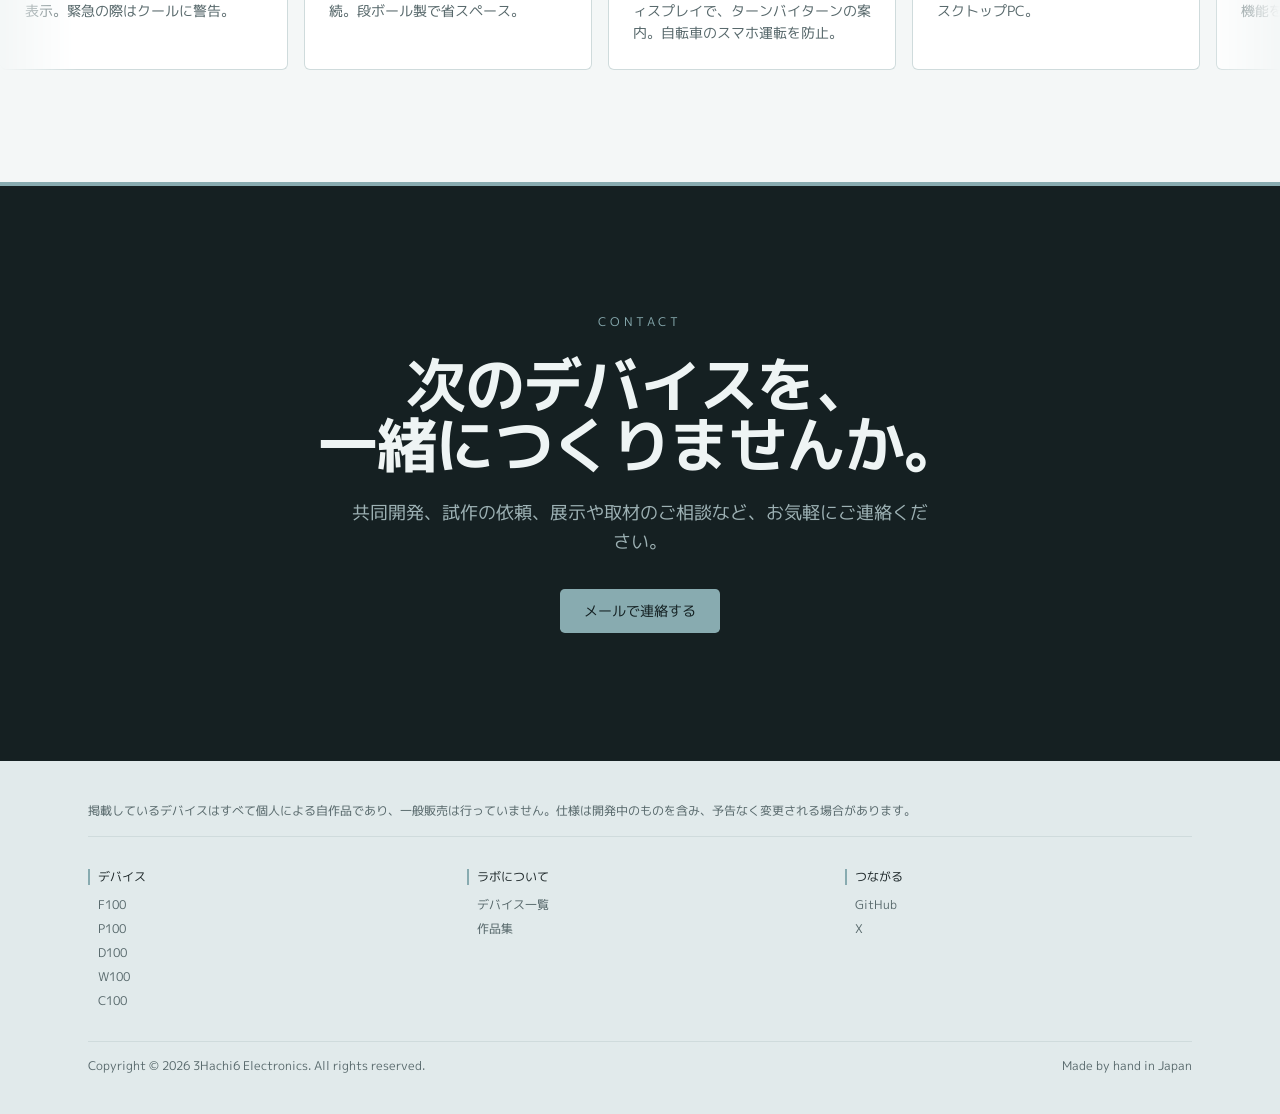
==== commit 1d0c24fe: "Update index.html" ====
--- a/index.html
+++ b/index.html
@@ -158,31 +158,31 @@
           <ul class="work-list">
 
             <li class="work-card">
-              <div class="work-meta"><span class="work-cat">IoTアプリ</span><span>2024</span></div>
+              <div class="work-meta"><span class="work-cat">IoTアプリ</span><span>2026.11</span></div>
               <h3>Status Console</h3>
               <p>古いFire Stickで日常的な情報を常時表示。緊急の際はクールに警告。</p>
             </li>
 
             <li class="work-card">
-              <div class="work-meta"><span class="work-cat">フットスイッチ</span><span>2024</span></div>
+              <div class="work-meta"><span class="work-cat">フットスイッチ</span><span>2026.09</span></div>
               <h3>DirectStep</h3>
               <p>青軸キースイッチとキーボードを接続。段ボール製で省スペース。</p>
             </li>
 
             <li class="work-card">
-              <div class="work-meta"><span class="work-cat">ナビもどき</span><span>2025</span></div>
+              <div class="work-meta"><span class="work-cat">ナビもどき</span><span>2025.08</span></div>
               <h3>MapHUD</h3>
               <p>ヘルメットに接続した小さなOLEDディスプレイで、ターンバイターンの案内。自転車のスマホ運転を防止。</p>
             </li>
 
             <li class="work-card">
-              <div class="work-meta"><span class="work-cat">製品構想</span><span>2023</span></div>
+              <div class="work-meta"><span class="work-cat">製品構想</span><span>2026.08</span></div>
               <h3>C980</h3>
               <p>往年のPC-98を意識した、レトロなデスクトップPC。</p>
             </li>
 
             <li class="work-card">
-              <div class="work-meta"><span class="work-cat">製品構想</span><span>2025</span></div>
+              <div class="work-meta"><span class="work-cat">製品構想</span><span>2026.12</span></div>
               <h3>Multi Remote</h3>
               <p>ESP32C3を使用し、赤外線とBLEの機能を兼ねた多機能リモコン。</p>
             </li>
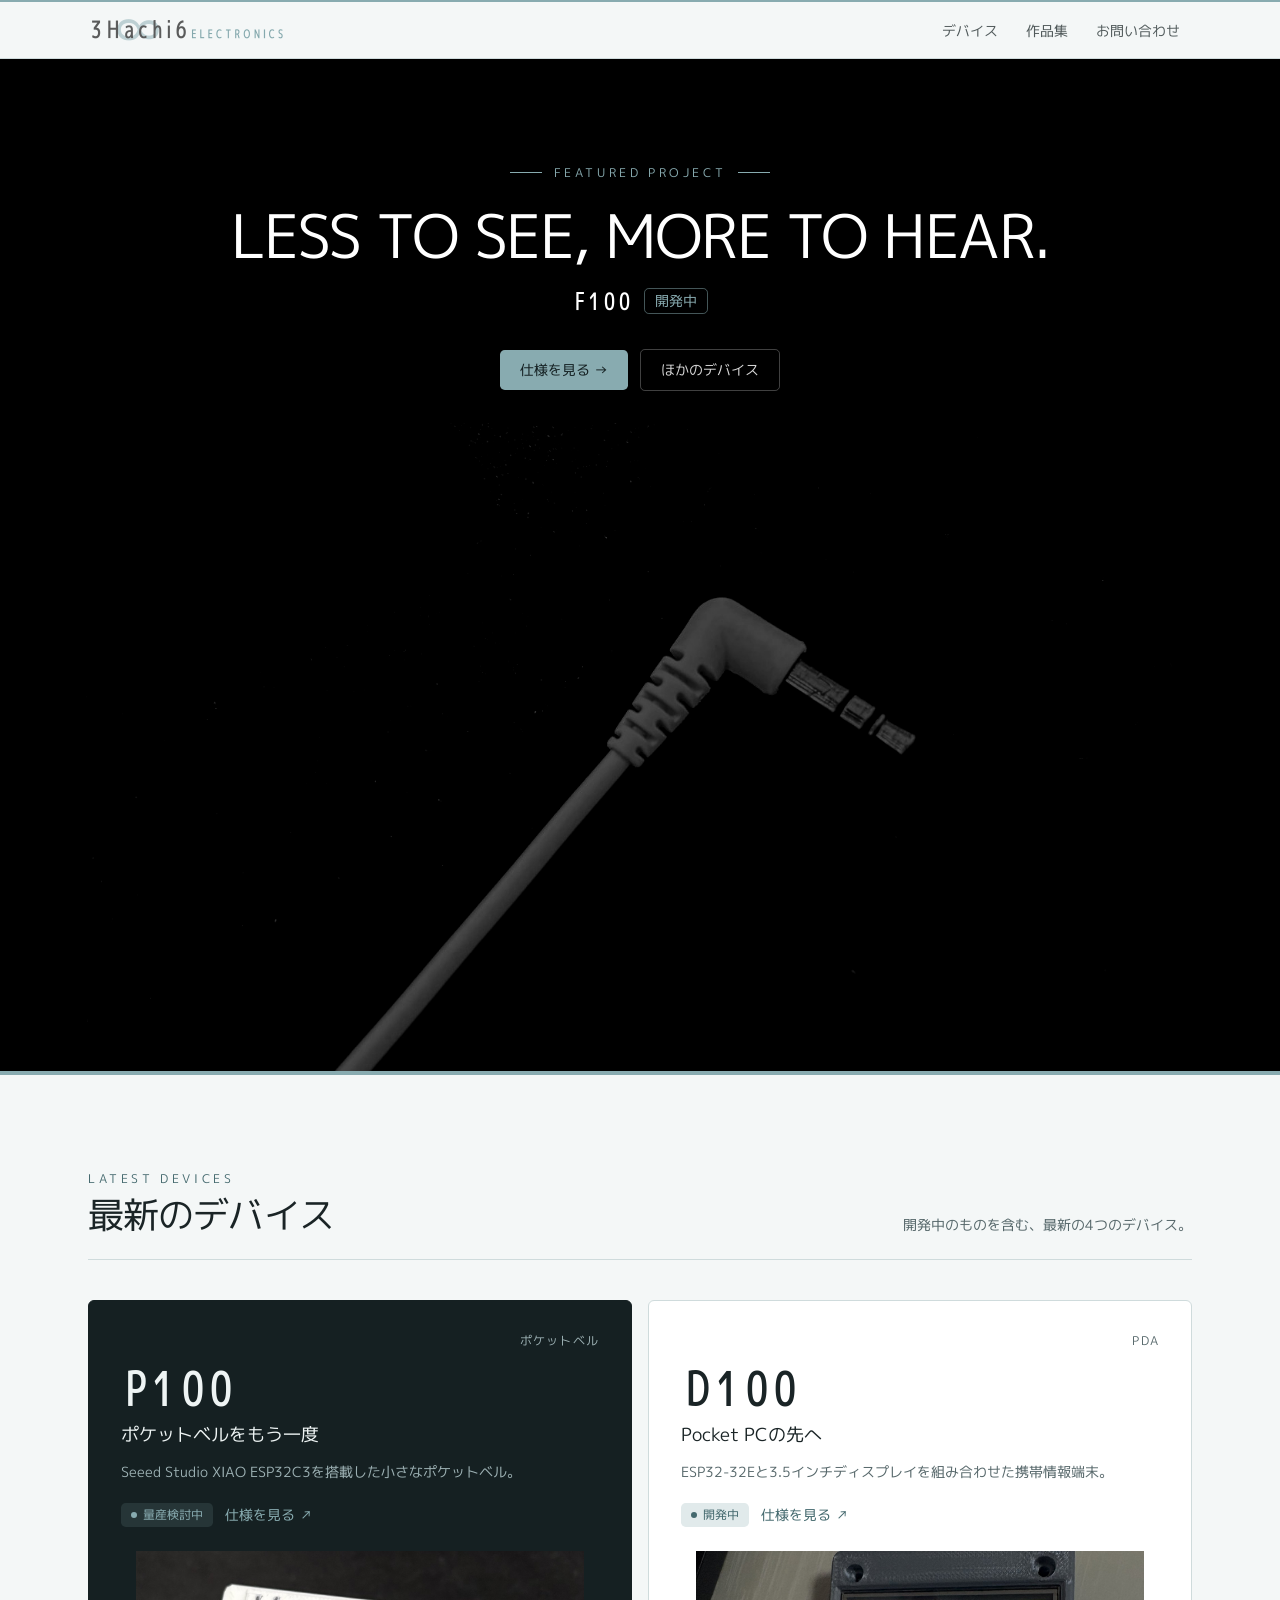
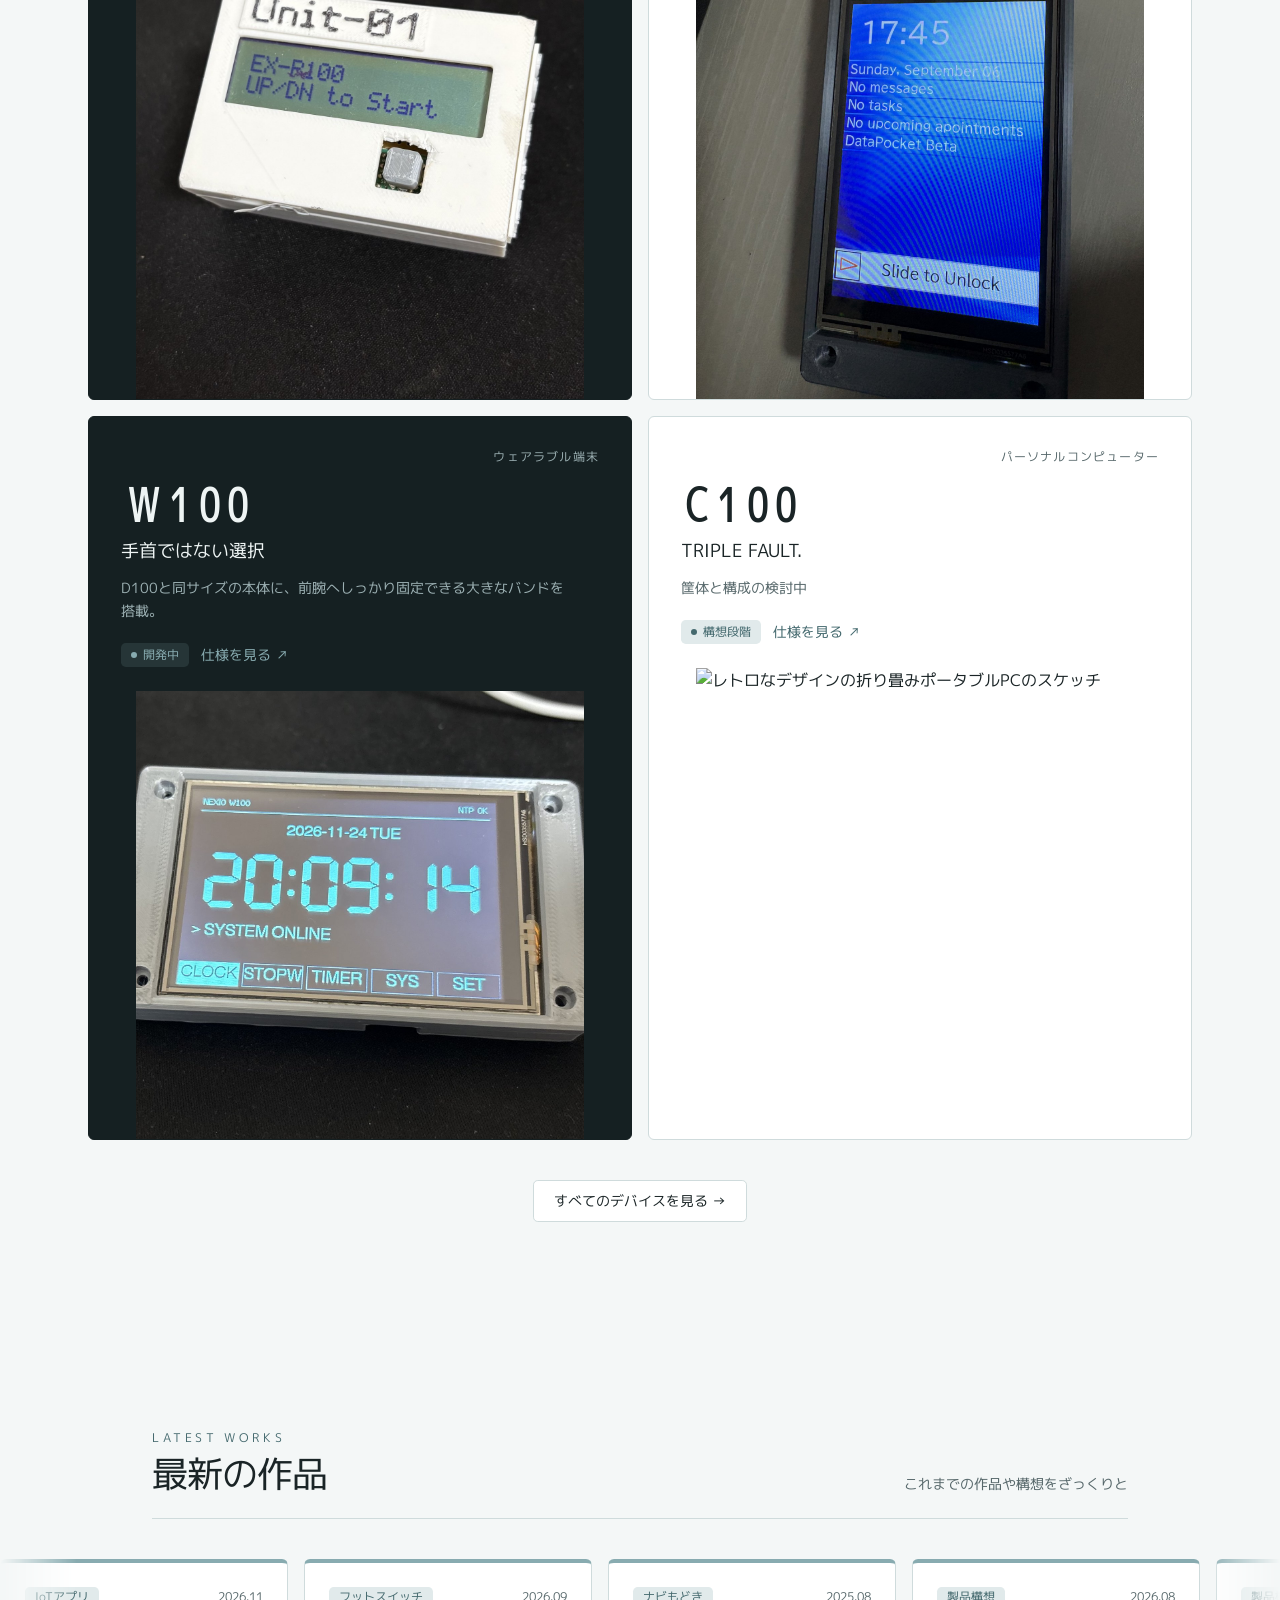
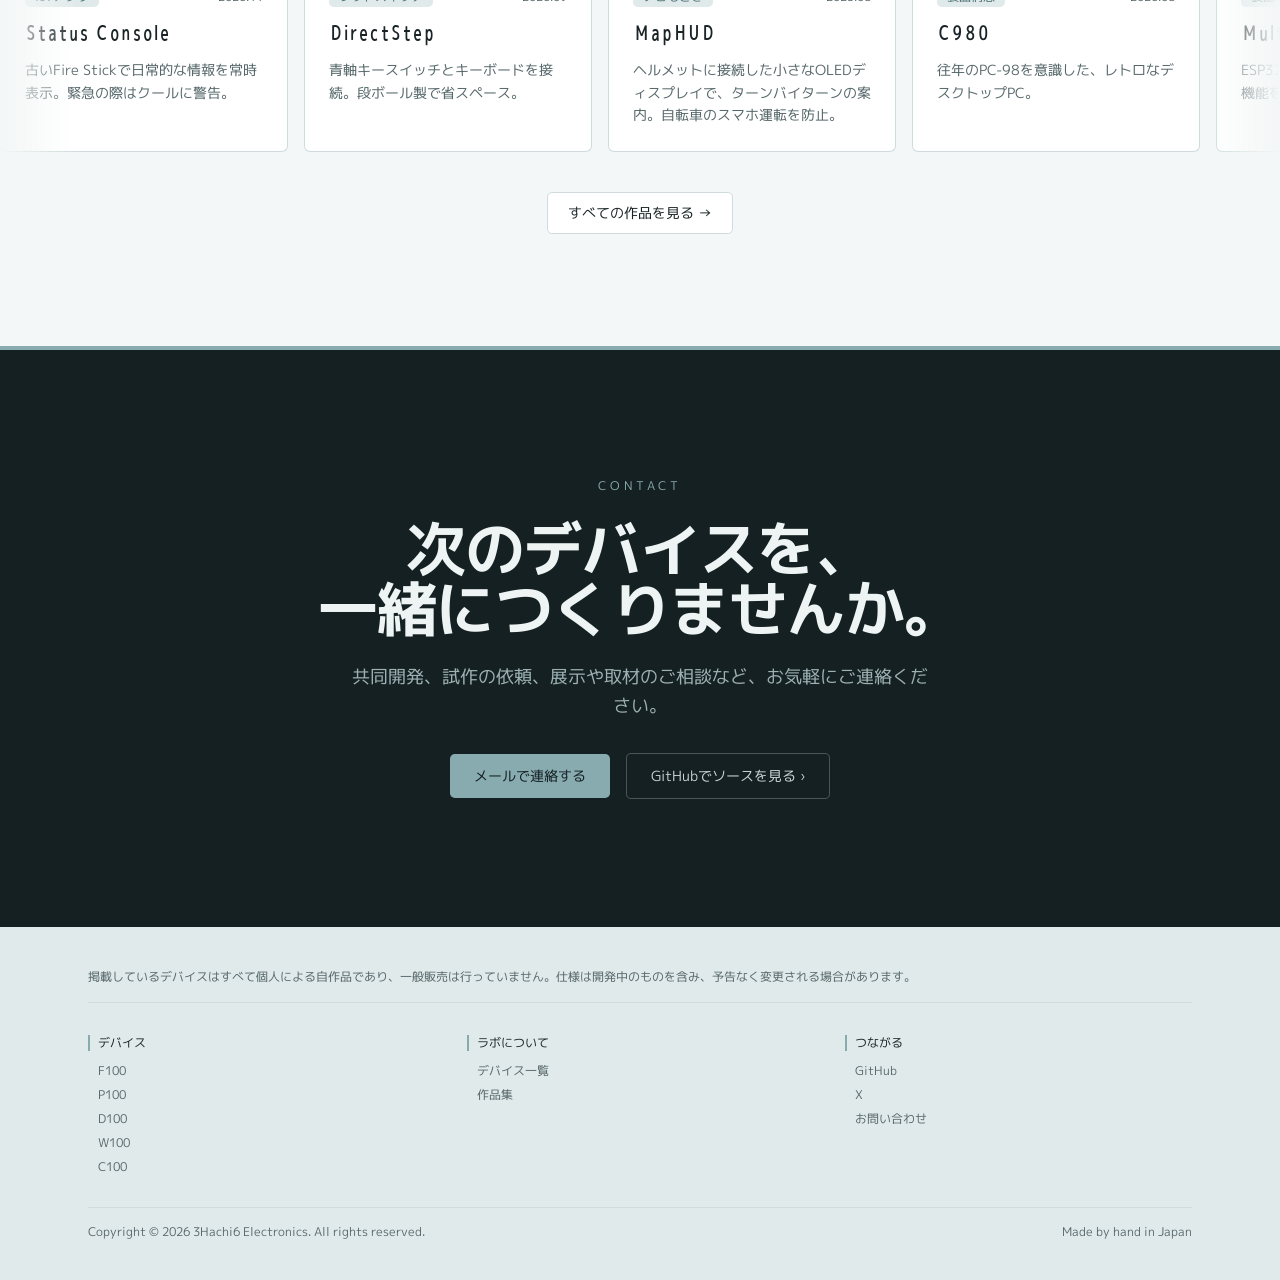
==== commit 1c736adc: "updated files" ====
--- a/index.html
+++ b/index.html
@@ -39,23 +39,26 @@
       <div class="hero-bar" aria-hidden="true"></div>
     </section>
 
-    <!-- ===== デバイス一覧 =====
-         デバイスを増やすときは、下の <article> のかたまりを丸ごとコピーして書き換えます。 -->
+    <!-- ===== 最新のデバイス =====
+         ここには「見せたいデバイス」を4つ並べます。
+         入れ替えるときは <article> のかたまりを、devices/index.html からコピーして差し替えます。
+         すべてのデバイスは devices/index.html(デバイス一覧)にあります。
+         カード左上の <span class="tile-date"> に、作った年月(例 2026.11)を入れると表示されます。 -->
     <section id="devices" class="section-devices" aria-labelledby="devices-title">
       <div class="container">
         <div class="section-head">
           <div>
-            <p class="eyebrow">DEVICES</p>
-            <h2 id="devices-title">デバイス一覧</h2>
+            <p class="eyebrow">LATEST DEVICES</p>
+            <h2 id="devices-title">最新のデバイス</h2>
           </div>
-          <p class="section-note">開発中のプロジェクトを含む、4つのデバイス。</p>
+          <p class="section-note">開発中のものを含む、最新の4つのデバイス。</p>
         </div>
         <div class="tile-grid">
 
           <!-- ---------- P100 ---------- -->
           <article id="p100" class="tile tile-dark" aria-labelledby="p100-title">
             <div class="tile-top">
-              <span class="tile-no">01</span>
+              <span class="tile-date"><!-- 作った年月(例 2026.11)をここに --></span>
               <span class="tile-cat">ポケットベル</span>
             </div>
             <div class="tile-body">
@@ -76,7 +79,7 @@
           <!-- ---------- D100 ---------- -->
           <article id="d100" class="tile tile-light" aria-labelledby="d100-title">
             <div class="tile-top">
-              <span class="tile-no">02</span>
+              <span class="tile-date"><!-- 作った年月(例 2026.11)をここに --></span>
               <span class="tile-cat">PDA</span>
             </div>
             <div class="tile-body">
@@ -97,7 +100,7 @@
           <!-- ---------- W100 ---------- -->
           <article id="w100" class="tile tile-dark" aria-labelledby="w100-title">
             <div class="tile-top">
-              <span class="tile-no">03</span>
+              <span class="tile-date"><!-- 作った年月(例 2026.11)をここに --></span>
               <span class="tile-cat">ウェアラブル端末</span>
             </div>
             <div class="tile-body">
@@ -118,7 +121,7 @@
           <!-- ---------- C100 ---------- -->
           <article id="c100" class="tile tile-light" aria-labelledby="c100-title">
             <div class="tile-top">
-              <span class="tile-no">04</span>
+              <span class="tile-date"><!-- 作った年月(例 2026.11)をここに --></span>
               <span class="tile-cat">パーソナルコンピューター</span>
             </div>
             <div class="tile-body">
@@ -131,24 +134,30 @@
               </div>
             </div>
             <div class="tile-image">
-              <img src="images/c100.png" alt="レトロなデザインの折り畳みポータブルPCのスケッチ" loading="lazy">
-            </div>
-            <div class="tile-bar" aria-hidden="true"></div>
-          </article>
-
+              <img src="images/c100.jpg" alt="レトロなデザインの折り畳みポータブルPCのスケッチ" loading="lazy">
+            </div>
+            <div class="tile-bar" aria-hidden="true"></div>
+          </article>
+
+        </div>
+
+        <div class="section-more">
+          <a href="devices/index.html" class="btn btn-outline">すべてのデバイスを見る →</a>
         </div>
       </div>
     </section>
 
-    <!-- ===== 作品集(横に流れるカード) =====
+    <!-- ===== 最新の作品(横に流れるカード) =====
+         ここには「見せたい作品」だけを並べます。すべての作品は devices/index.html の「その他の作品」にあります。
          作品を増やすときは、<li class="work-card"> のかたまりをコピーして追加します。
-         (ループ表示用の複製は script.js が自動で作るので、ここは1セットだけでOK) -->
+         (ループ表示用の複製は script.js が自動で作るので、ここは1セットだけでOK。
+          3つ以上あれば流れ、2つ以下のときは流れずに並びます) -->
     <section id="works" class="section-works" aria-labelledby="works-title">
       <div class="container-md">
         <div class="section-head">
           <div>
-            <p class="eyebrow">OTHER WORKS</p>
-            <h2 id="works-title">その他の作品</h2>
+            <p class="eyebrow">LATEST WORKS</p>
+            <h2 id="works-title">最新の作品</h2>
           </div>
           <p class="section-note">これまでの作品や構想をざっくりと</p>
         </div>
@@ -196,6 +205,11 @@
           </ul>
         </div>
       </div>
+      <div class="container-md">
+        <div class="section-more">
+          <a href="devices/index.html#works" class="btn btn-outline">すべての作品を見る →</a>
+        </div>
+      </div>
     </section>
 
     <!-- お問い合わせ:中身は shared.js が入れます(メールアドレスやキャッチコピーも shared.js) -->
--- a/style.css
+++ b/style.css
@@ -98,6 +98,7 @@
   padding-bottom: 1.5rem;
   border-bottom: 1px solid var(--border);
 }
+.section-head h1,
 .section-head h2 {
   margin-top: 0.5rem;
   font-size: 1.875rem;
@@ -124,6 +125,9 @@
 .btn-lg { padding: 0.75rem 1.5rem; }
 .btn-ghost-ink { border: 1px solid rgba(238, 244, 244, .25); color: rgba(238, 244, 244, .85); }
 .btn-ghost-ink:hover { border-color: var(--brand); color: var(--brand); }
+/* 明るい背景の上に置くボタン(「すべてのデバイスを見る」など) */
+.btn-outline { border: 1px solid var(--border); background: var(--card); color: var(--foreground); }
+.btn-outline:hover { border-color: var(--brand-strong); color: var(--brand-strong); }
 
 /* ---------- ヘッダー(上のナビゲーション) ---------- */
 .site-header {
@@ -235,6 +239,7 @@
 .section-devices { scroll-margin-top: 3.5rem; background: var(--background); padding: 5rem 0; }
 .section-devices .section-head { margin-bottom: 2.5rem; }
 .tile-grid { display: grid; gap: 1rem; }
+.section-more { margin-top: 2.5rem; text-align: center; }
 
 .tile {
   position: relative;
@@ -257,10 +262,12 @@
   line-height: 1rem;
   letter-spacing: 0.1em;
 }
-.tile-light .tile-no  { color: var(--brand-strong); }
+.tile-light .tile-date { color: var(--brand-strong); }
 .tile-light .tile-cat { color: var(--muted-foreground); }
-.tile-dark  .tile-no  { color: var(--brand); }
+.tile-dark  .tile-date { color: var(--brand); }
 .tile-dark  .tile-cat { color: var(--ink-muted); }
+.tile-cat { margin-left: auto; }          /* 日付が空でも、分類は右寄せのまま */
+.tile-date:empty { display: none; }       /* 日付が未入力なら何も出さない */
 
 .tile-body { padding: 1rem 1.5rem 0; }
 .tile-body h3 {
@@ -340,14 +347,22 @@
   -webkit-mask-image: linear-gradient(to right, transparent, #000 6%, #000 94%, transparent);
   mask-image: linear-gradient(to right, transparent, #000 6%, #000 94%, transparent);
 }
-.marquee-track { display: flex; width: max-content; animation: marquee 40s linear infinite; }
+/* 流れる距離と速さは script.js が決めます(--marquee-distance / --marquee-duration) */
+.marquee-track { display: flex; width: max-content; animation: marquee var(--marquee-duration, 40s) linear infinite; }
 .marquee:hover .marquee-track,
 .marquee:focus-within .marquee-track { animation-play-state: paused; }
 @keyframes marquee {
   from { transform: translateX(0); }
-  to   { transform: translateX(-50%); }
+  to   { transform: translateX(var(--marquee-distance, -50%)); }
 }
 .work-list { display: flex; flex-shrink: 0; gap: 1rem; padding-right: 1rem; }
+/* 作品が少ないとき(script.js が .is-static を付ける):流さずに中央に並べる */
+.marquee.is-static { -webkit-mask-image: none; mask-image: none; }
+.marquee.is-static .marquee-track { width: auto; justify-content: center; animation: none; }
+.marquee.is-static .work-list { flex-wrap: wrap; justify-content: center; padding: 0 1.5rem; }
+/* デバイス一覧ページの「その他の作品」:流さずに並べる */
+.work-grid { display: grid; gap: 1rem; margin-top: 2.5rem; grid-template-columns: repeat(auto-fill, minmax(16rem, 1fr)); }
+.work-grid .work-card { width: auto; }
 .work-card {
   display: flex;
   flex-direction: column;
@@ -524,7 +539,7 @@
   .nav-contact { display: none; }
 
   .section-head { flex-direction: row; align-items: flex-end; justify-content: space-between; }
-  .section-head h2 { font-size: 2.25rem; line-height: 2.5rem; }
+  .section-head h1, .section-head h2 { font-size: 2.25rem; line-height: 2.5rem; }
 
   .hero { padding-top: 6rem; }
   .hero h1 { font-size: 3.75rem; line-height: 1; }
@@ -554,4 +569,7 @@
 @media (prefers-reduced-motion: reduce) {
   html { scroll-behavior: auto; }
   .marquee-track { animation: none; }
-}
+  /* 流さない代わりに、横にスクロールして全部見られるようにする */
+  .marquee { overflow-x: auto; -webkit-mask-image: none; mask-image: none; }
+  .marquee-track .work-list[data-clone] { display: none; }
+}
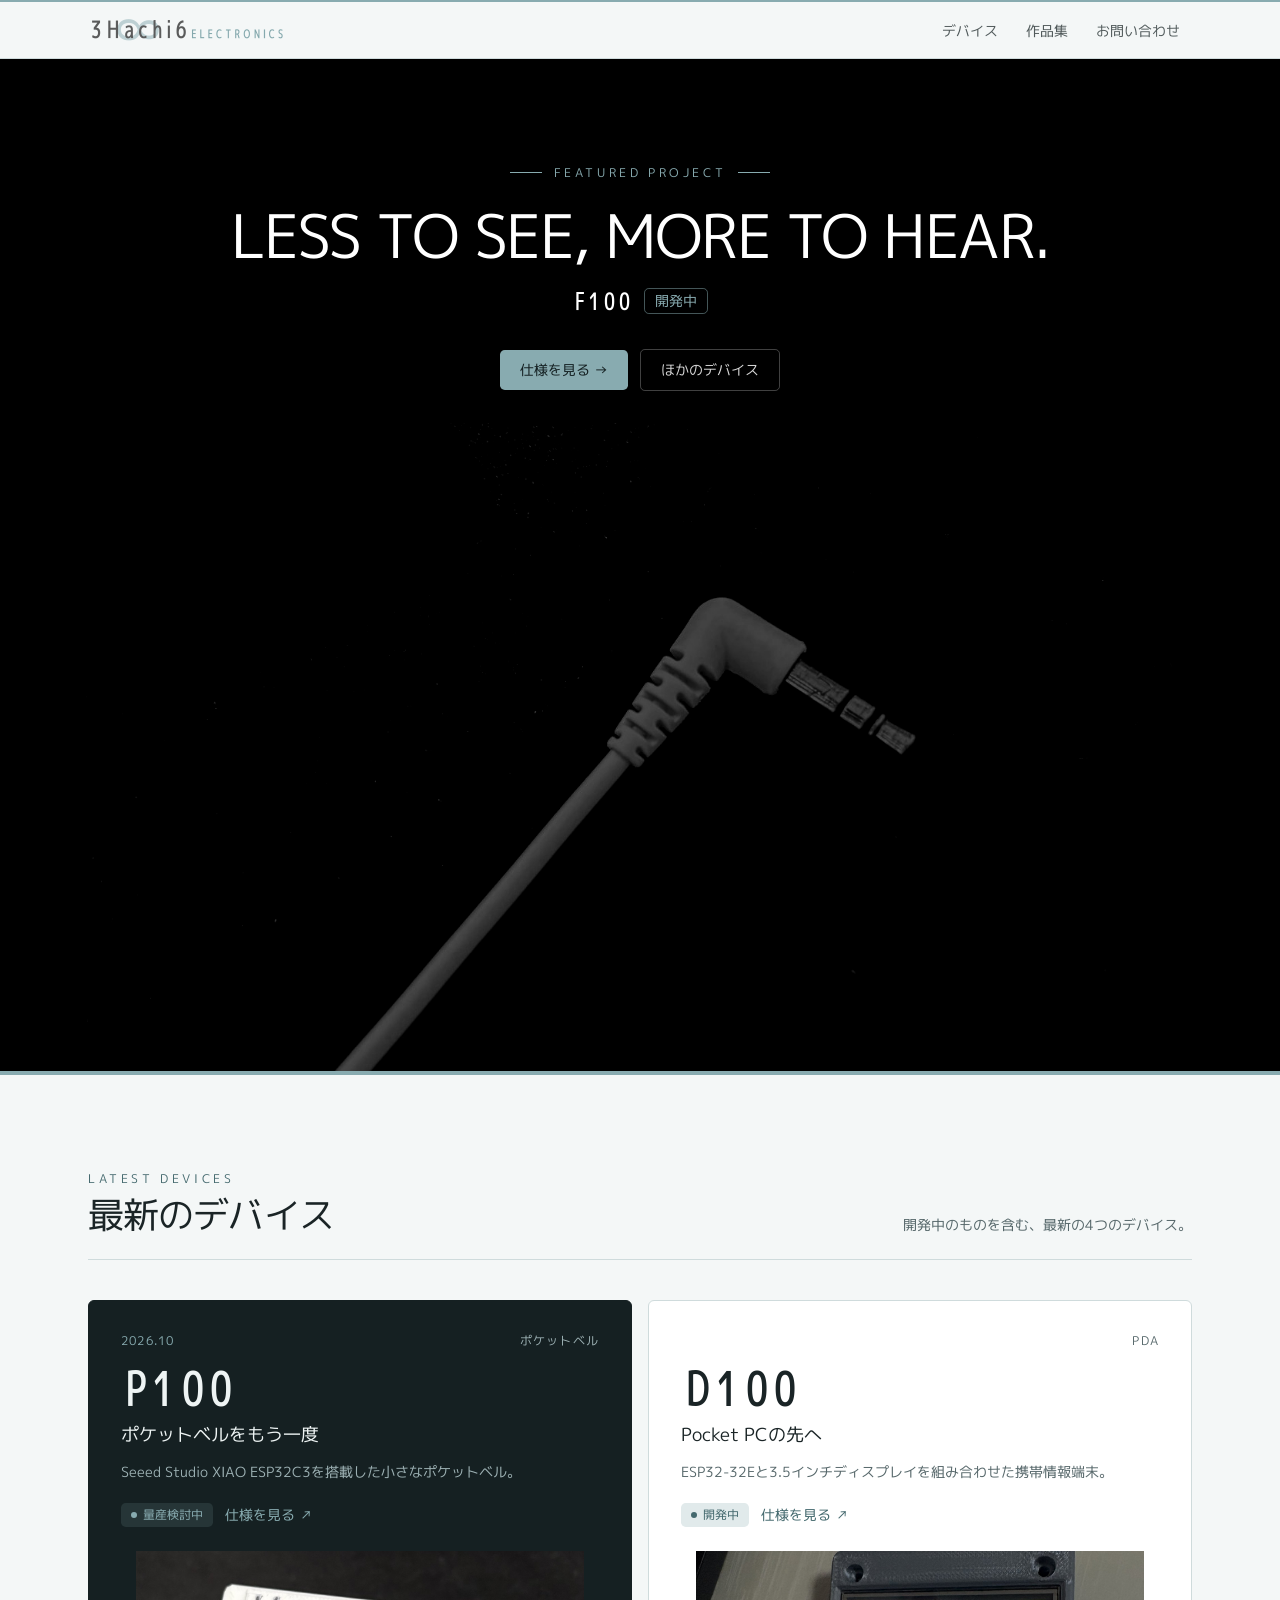
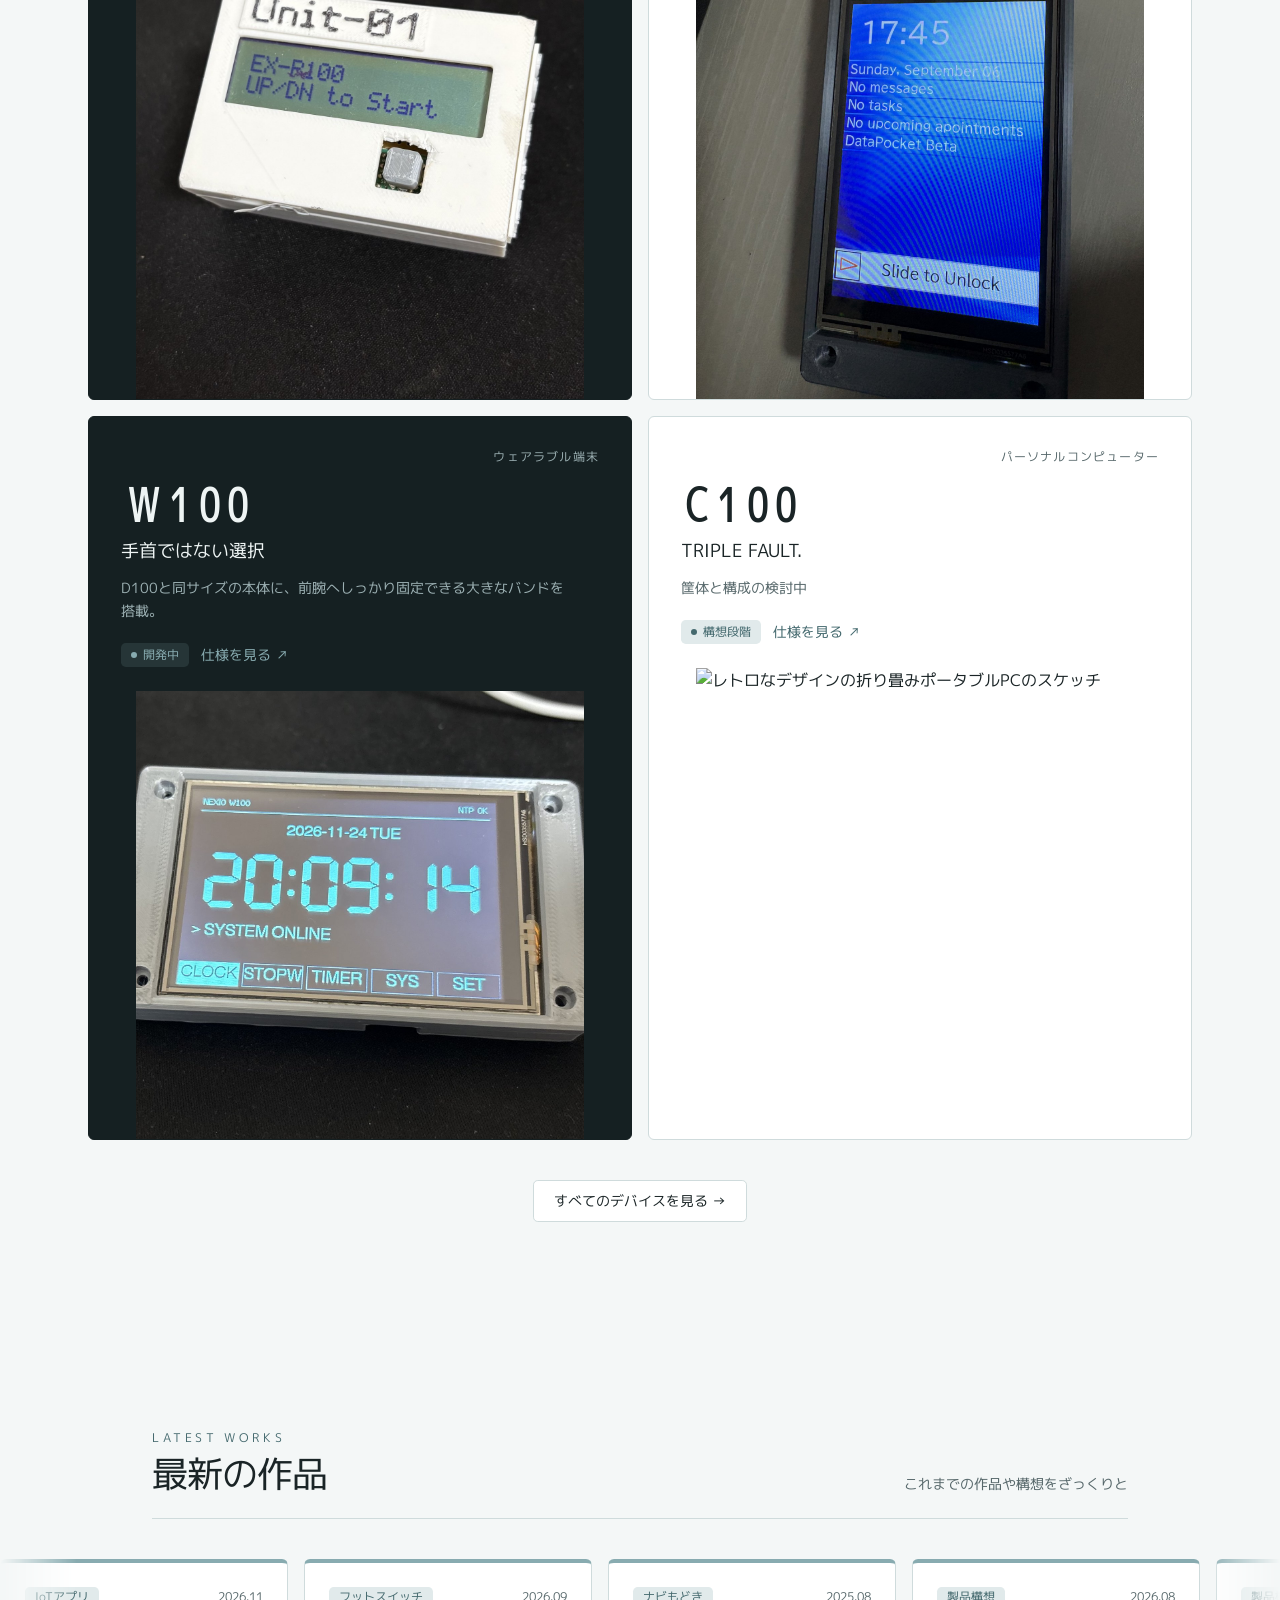
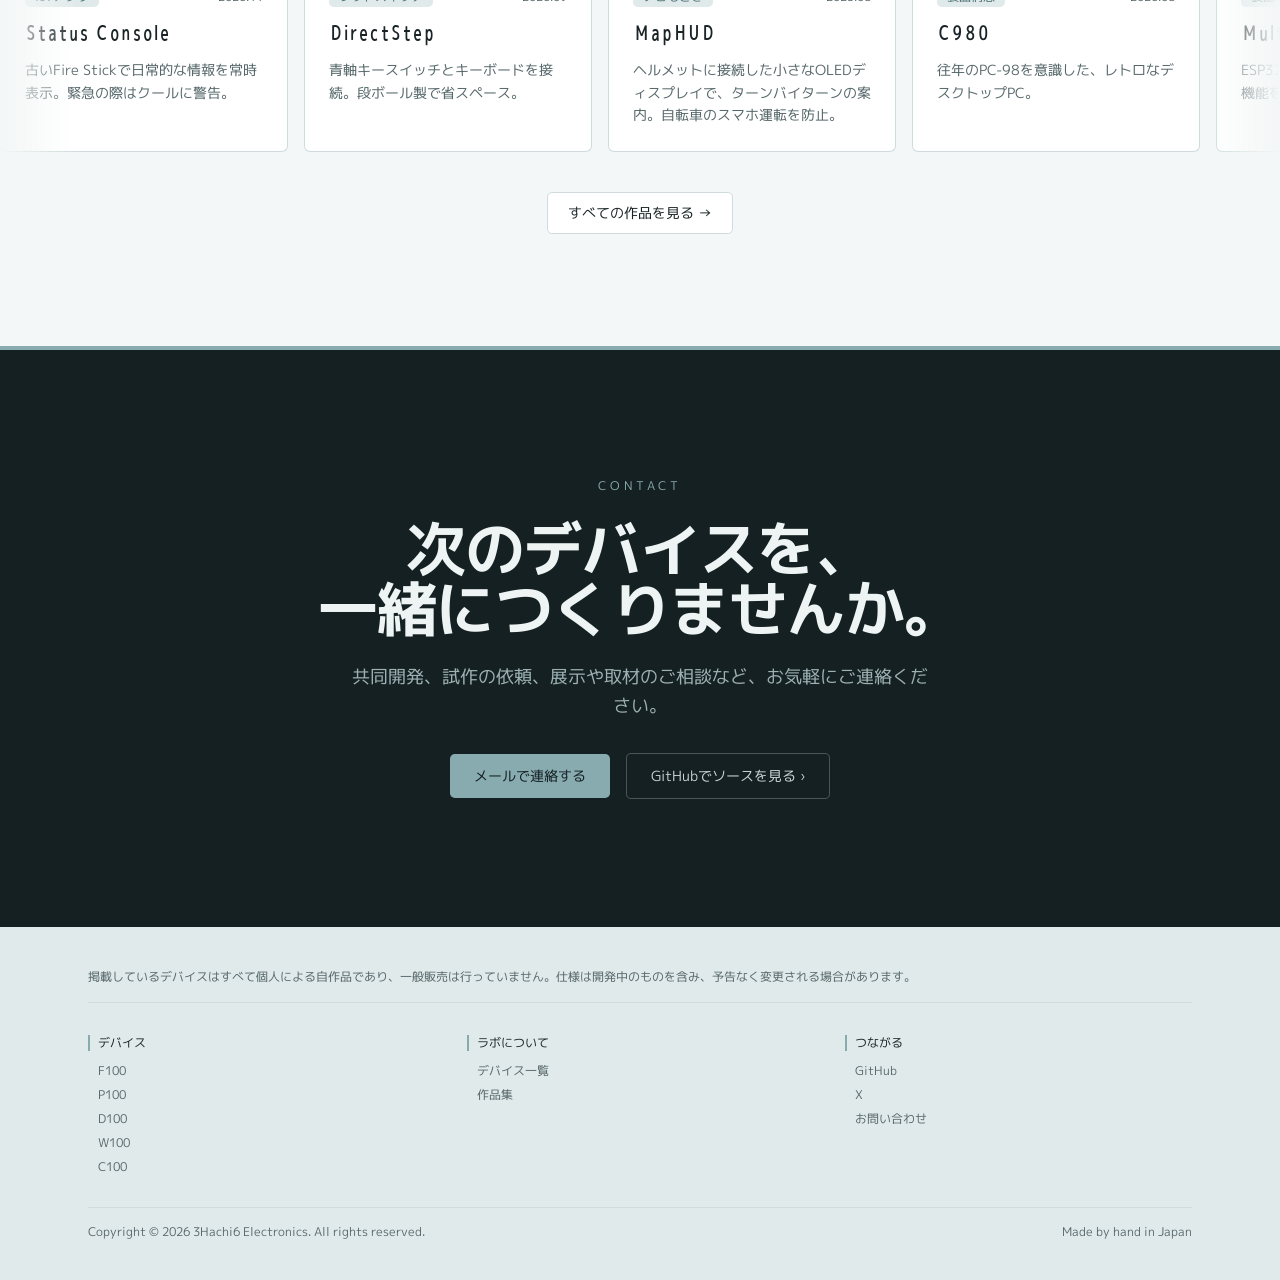
==== commit 67308377: "Update index.html" ====
--- a/index.html
+++ b/index.html
@@ -58,7 +58,7 @@
           <!-- ---------- P100 ---------- -->
           <article id="p100" class="tile tile-dark" aria-labelledby="p100-title">
             <div class="tile-top">
-              <span class="tile-date"><!-- 作った年月(例 2026.11)をここに --></span>
+              <span class="tile-date">2026.10</span>
               <span class="tile-cat">ポケットベル</span>
             </div>
             <div class="tile-body">
@@ -100,7 +100,7 @@
           <!-- ---------- W100 ---------- -->
           <article id="w100" class="tile tile-dark" aria-labelledby="w100-title">
             <div class="tile-top">
-              <span class="tile-date"><!-- 作った年月(例 2026.11)をここに --></span>
+              <span class="tile-date"> </span>
               <span class="tile-cat">ウェアラブル端末</span>
             </div>
             <div class="tile-body">
@@ -121,7 +121,7 @@
           <!-- ---------- C100 ---------- -->
           <article id="c100" class="tile tile-light" aria-labelledby="c100-title">
             <div class="tile-top">
-              <span class="tile-date"><!-- 作った年月(例 2026.11)をここに --></span>
+              <span class="tile-date"> </span>
               <span class="tile-cat">パーソナルコンピューター</span>
             </div>
             <div class="tile-body">
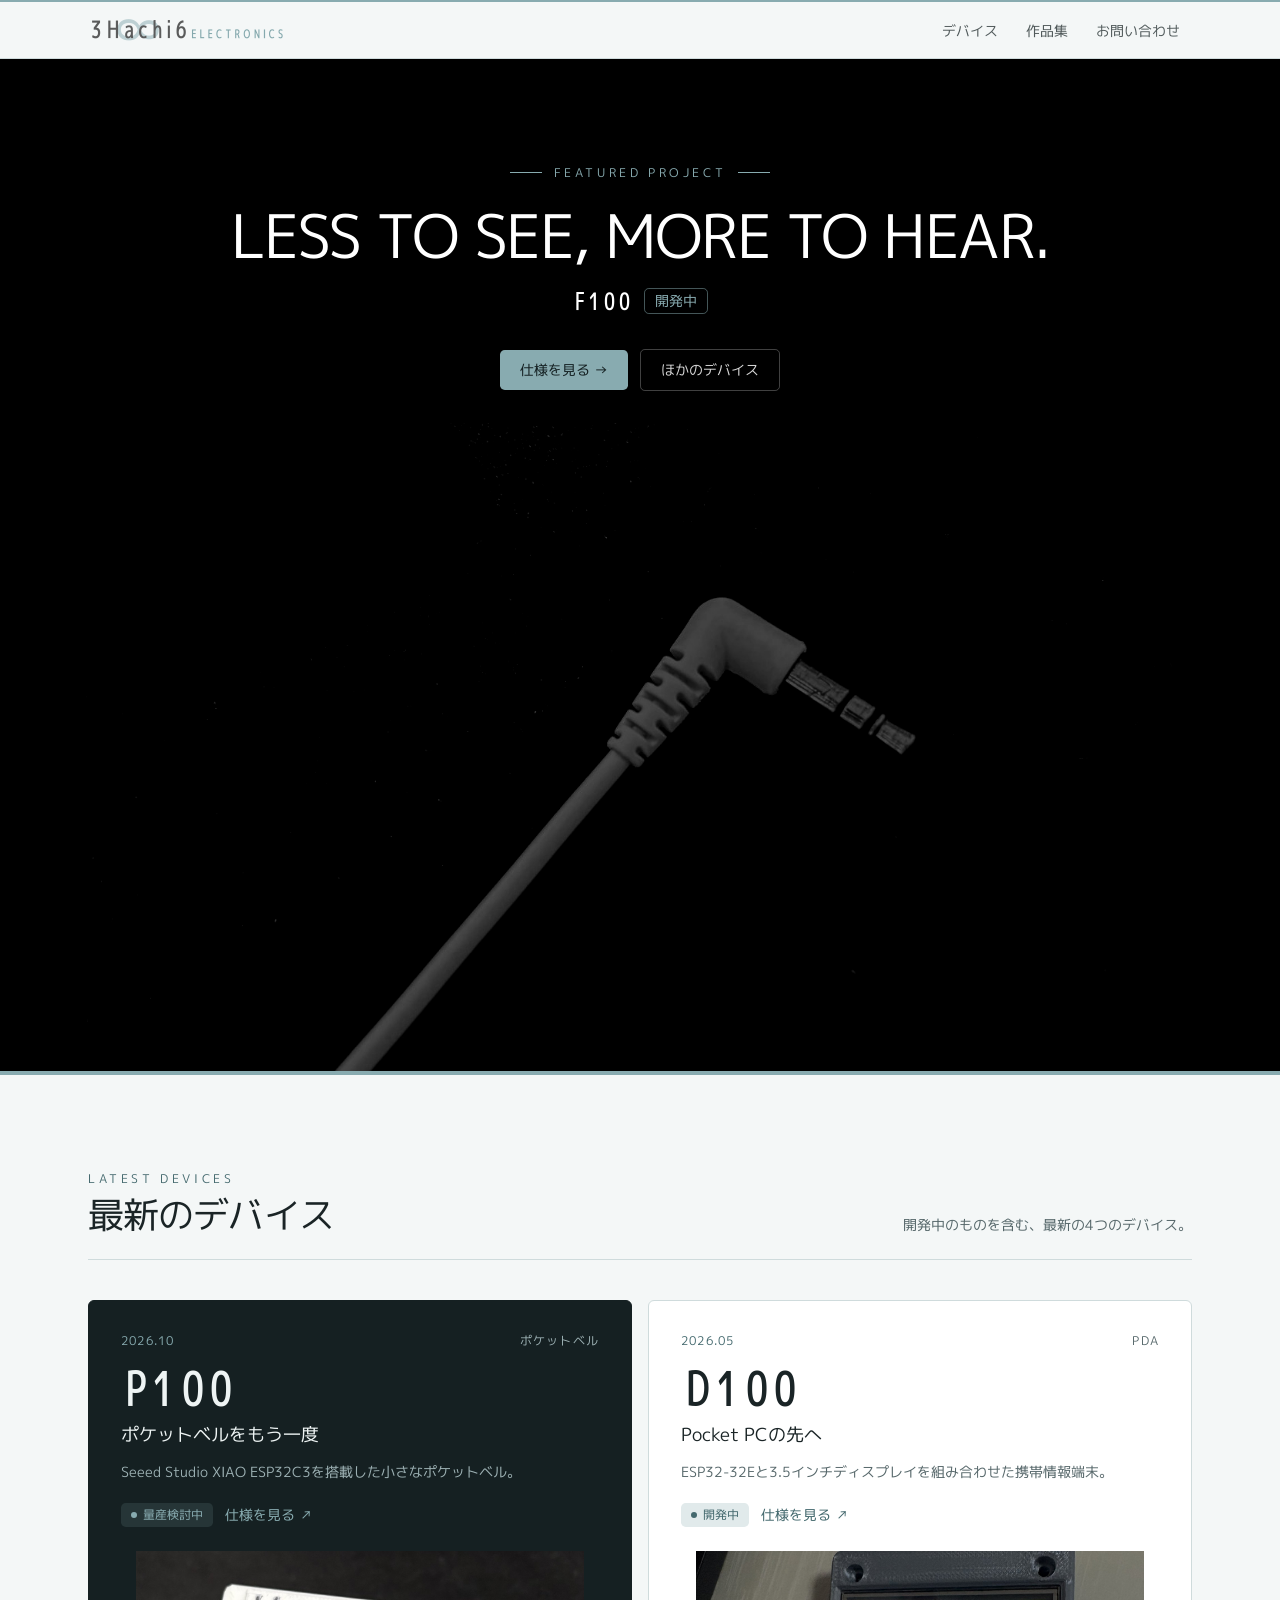
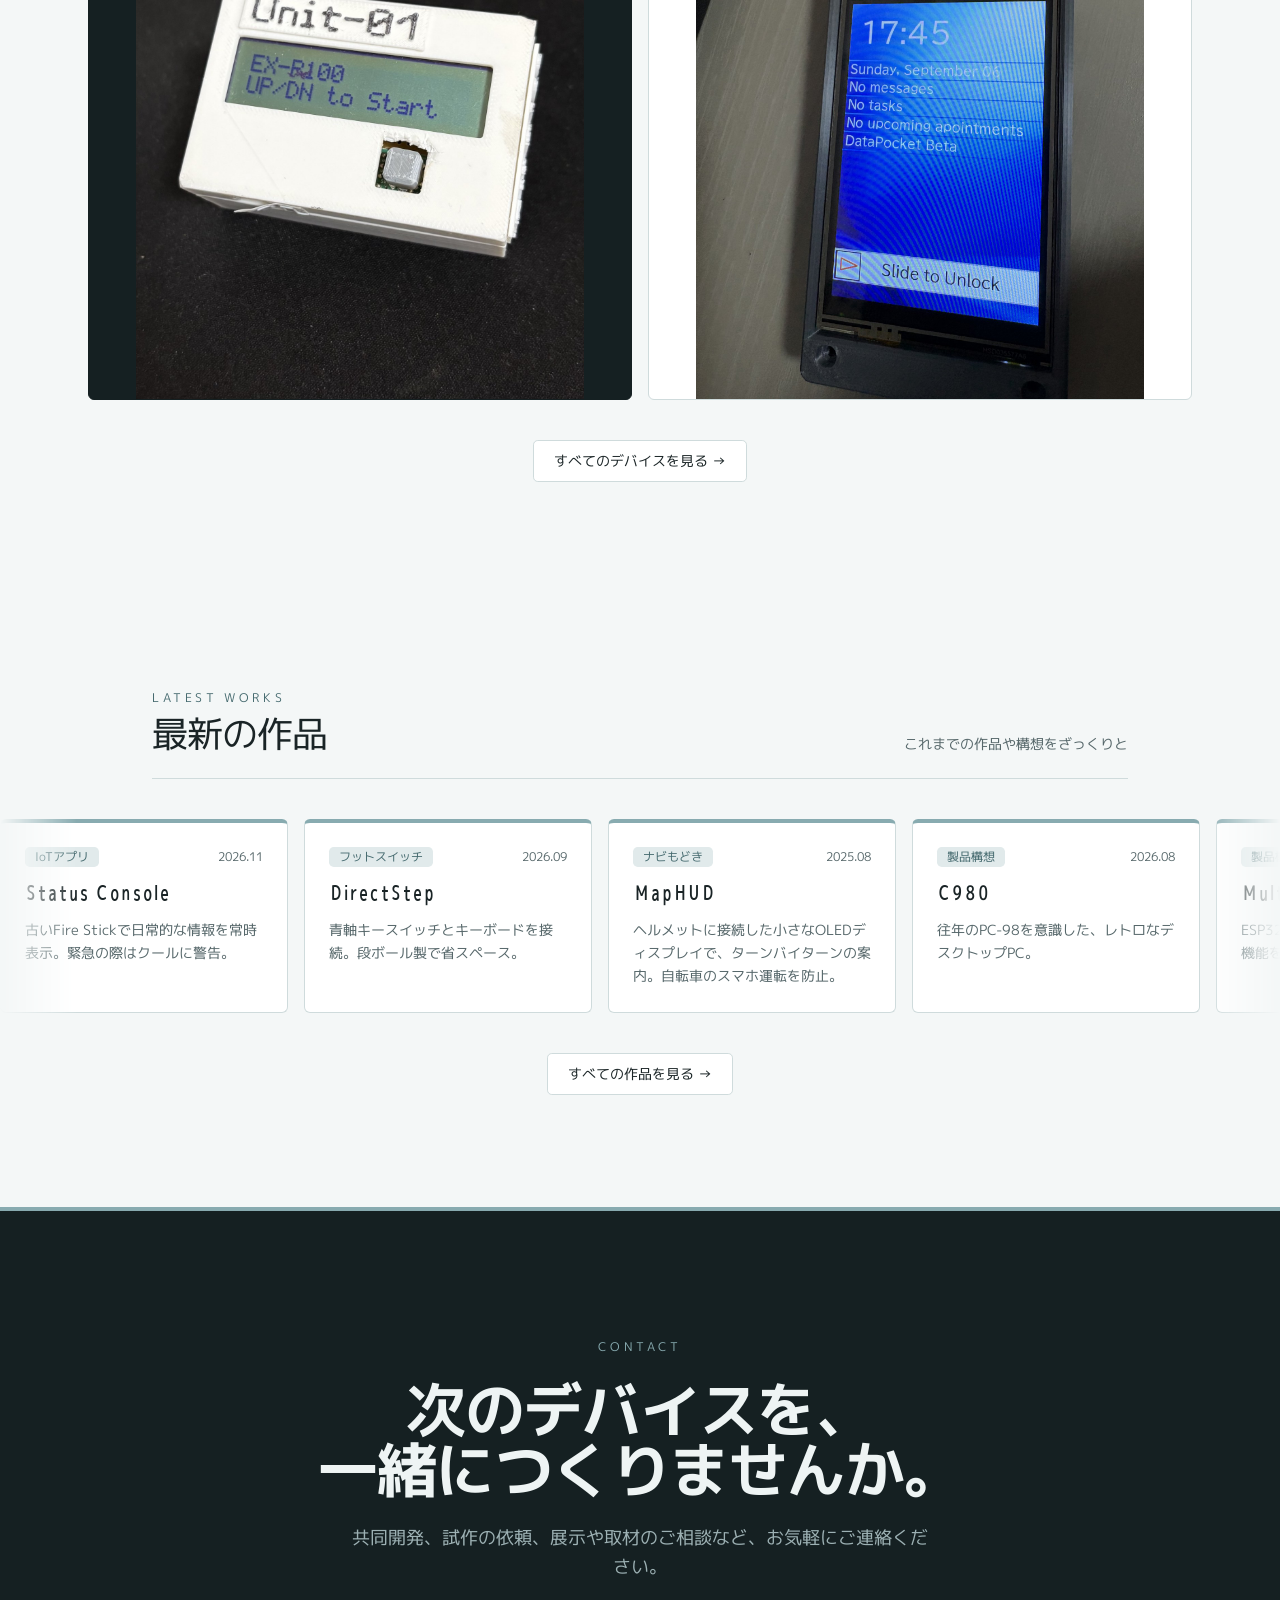
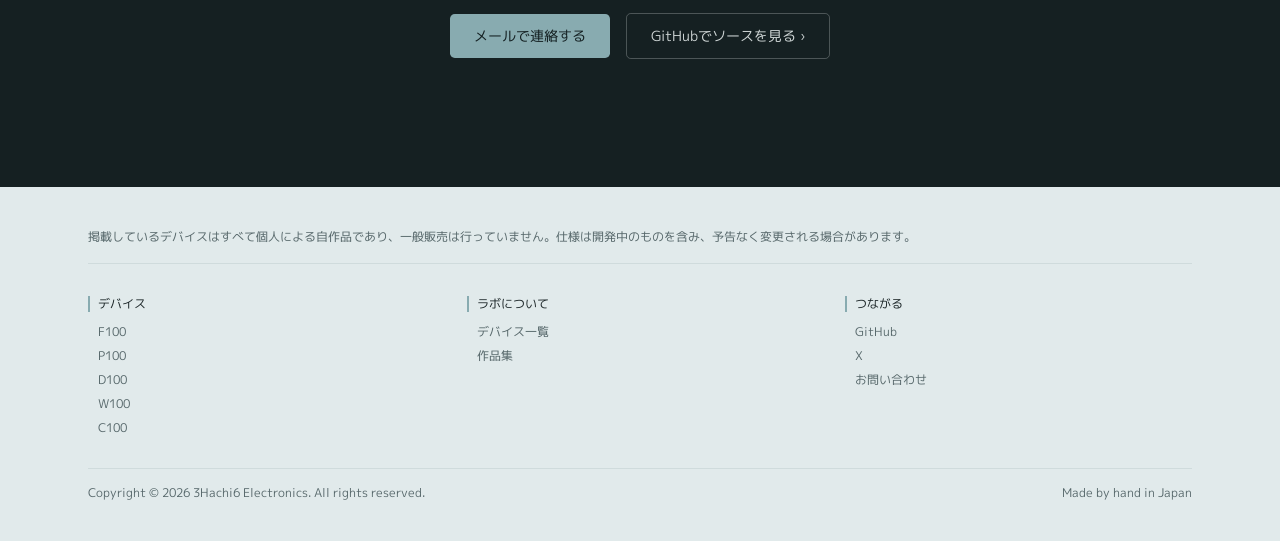
==== commit 9f9e7298: "Update index.html" ====
--- a/index.html
+++ b/index.html
@@ -79,7 +79,7 @@
           <!-- ---------- D100 ---------- -->
           <article id="d100" class="tile tile-light" aria-labelledby="d100-title">
             <div class="tile-top">
-              <span class="tile-date"><!-- 作った年月(例 2026.11)をここに --></span>
+              <span class="tile-date">2026.05</span>
               <span class="tile-cat">PDA</span>
             </div>
             <div class="tile-body">
@@ -97,7 +97,7 @@
             <div class="tile-bar" aria-hidden="true"></div>
           </article>
 
-          <!-- ---------- W100 ---------- -->
+          <!-- ---------- W100 ---------- --
           <article id="w100" class="tile tile-dark" aria-labelledby="w100-title">
             <div class="tile-top">
               <span class="tile-date"> </span>
@@ -118,7 +118,7 @@
             <div class="tile-bar" aria-hidden="true"></div>
           </article>
 
-          <!-- ---------- C100 ---------- -->
+          <!-- ---------- C100 ---------- --
           <article id="c100" class="tile tile-light" aria-labelledby="c100-title">
             <div class="tile-top">
               <span class="tile-date"> </span>
@@ -137,7 +137,7 @@
               <img src="images/c100.jpg" alt="レトロなデザインの折り畳みポータブルPCのスケッチ" loading="lazy">
             </div>
             <div class="tile-bar" aria-hidden="true"></div>
-          </article>
+          </article>-->
 
         </div>
 
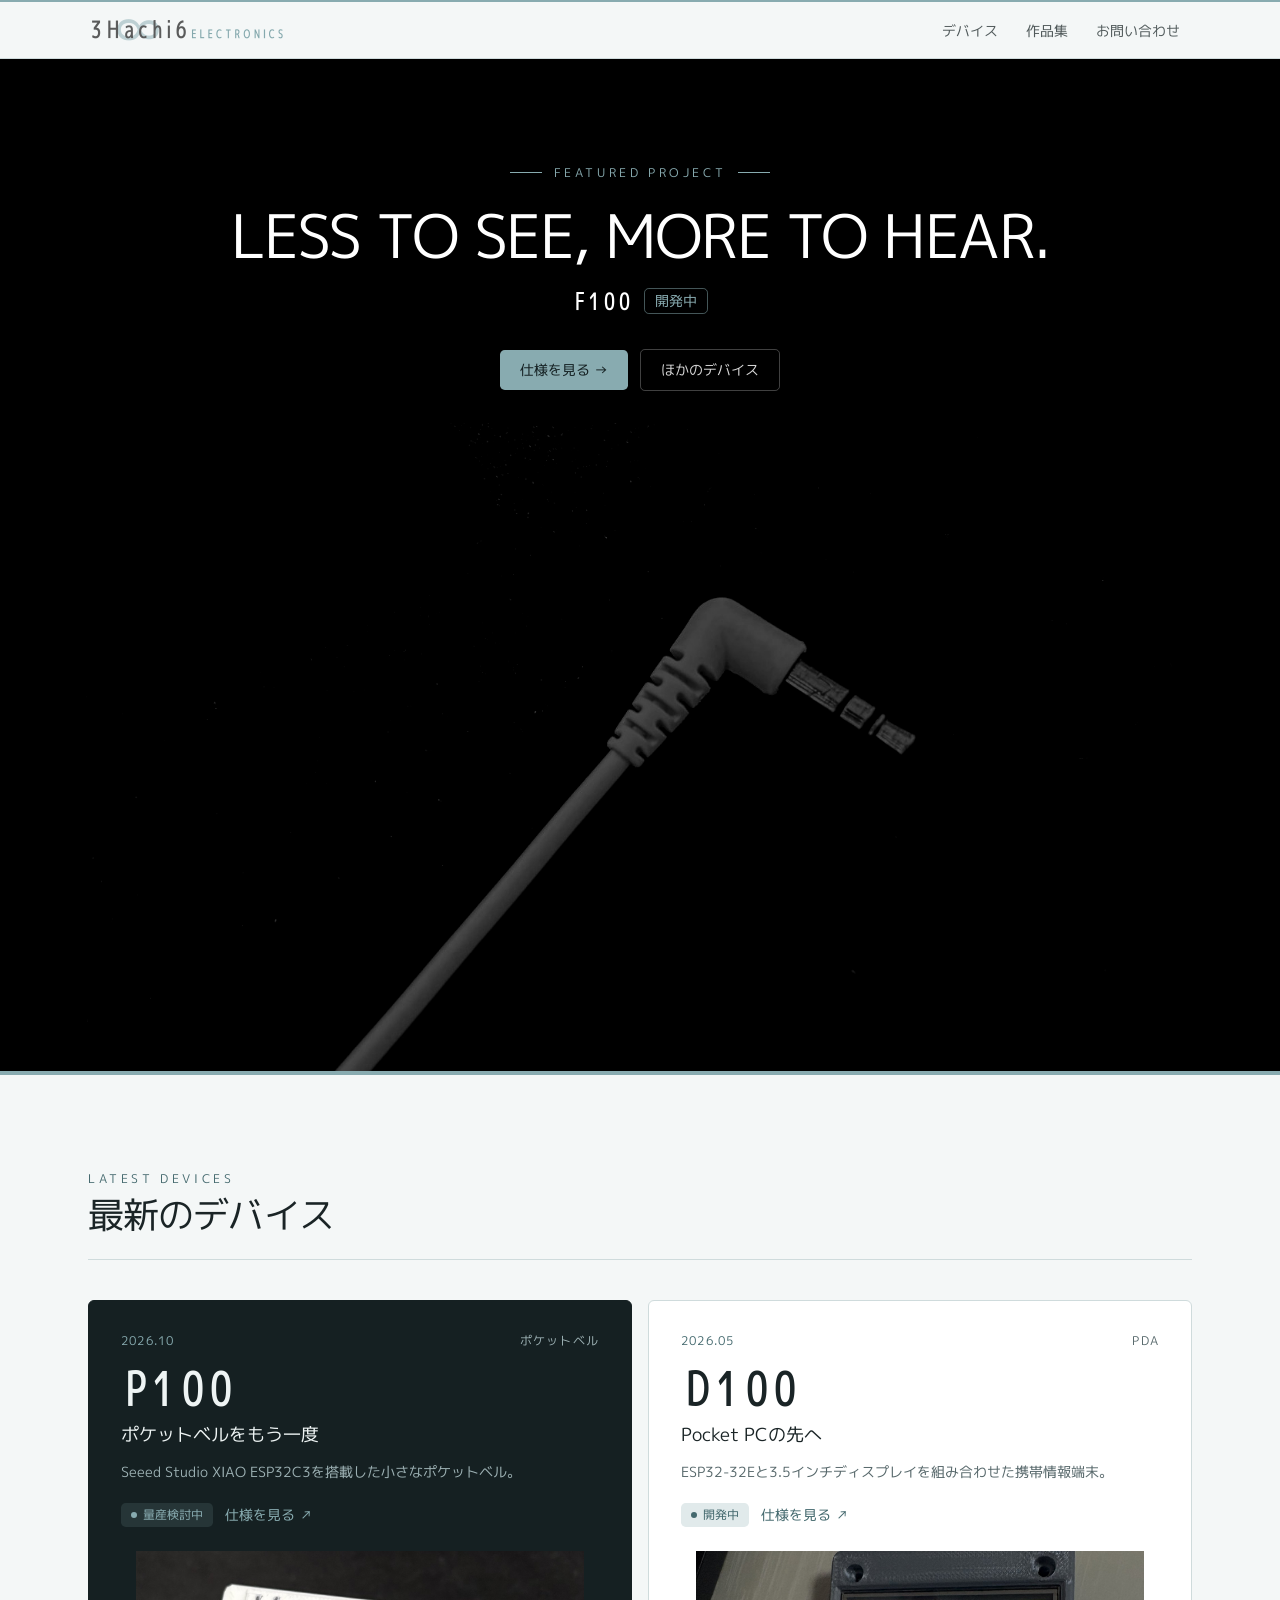
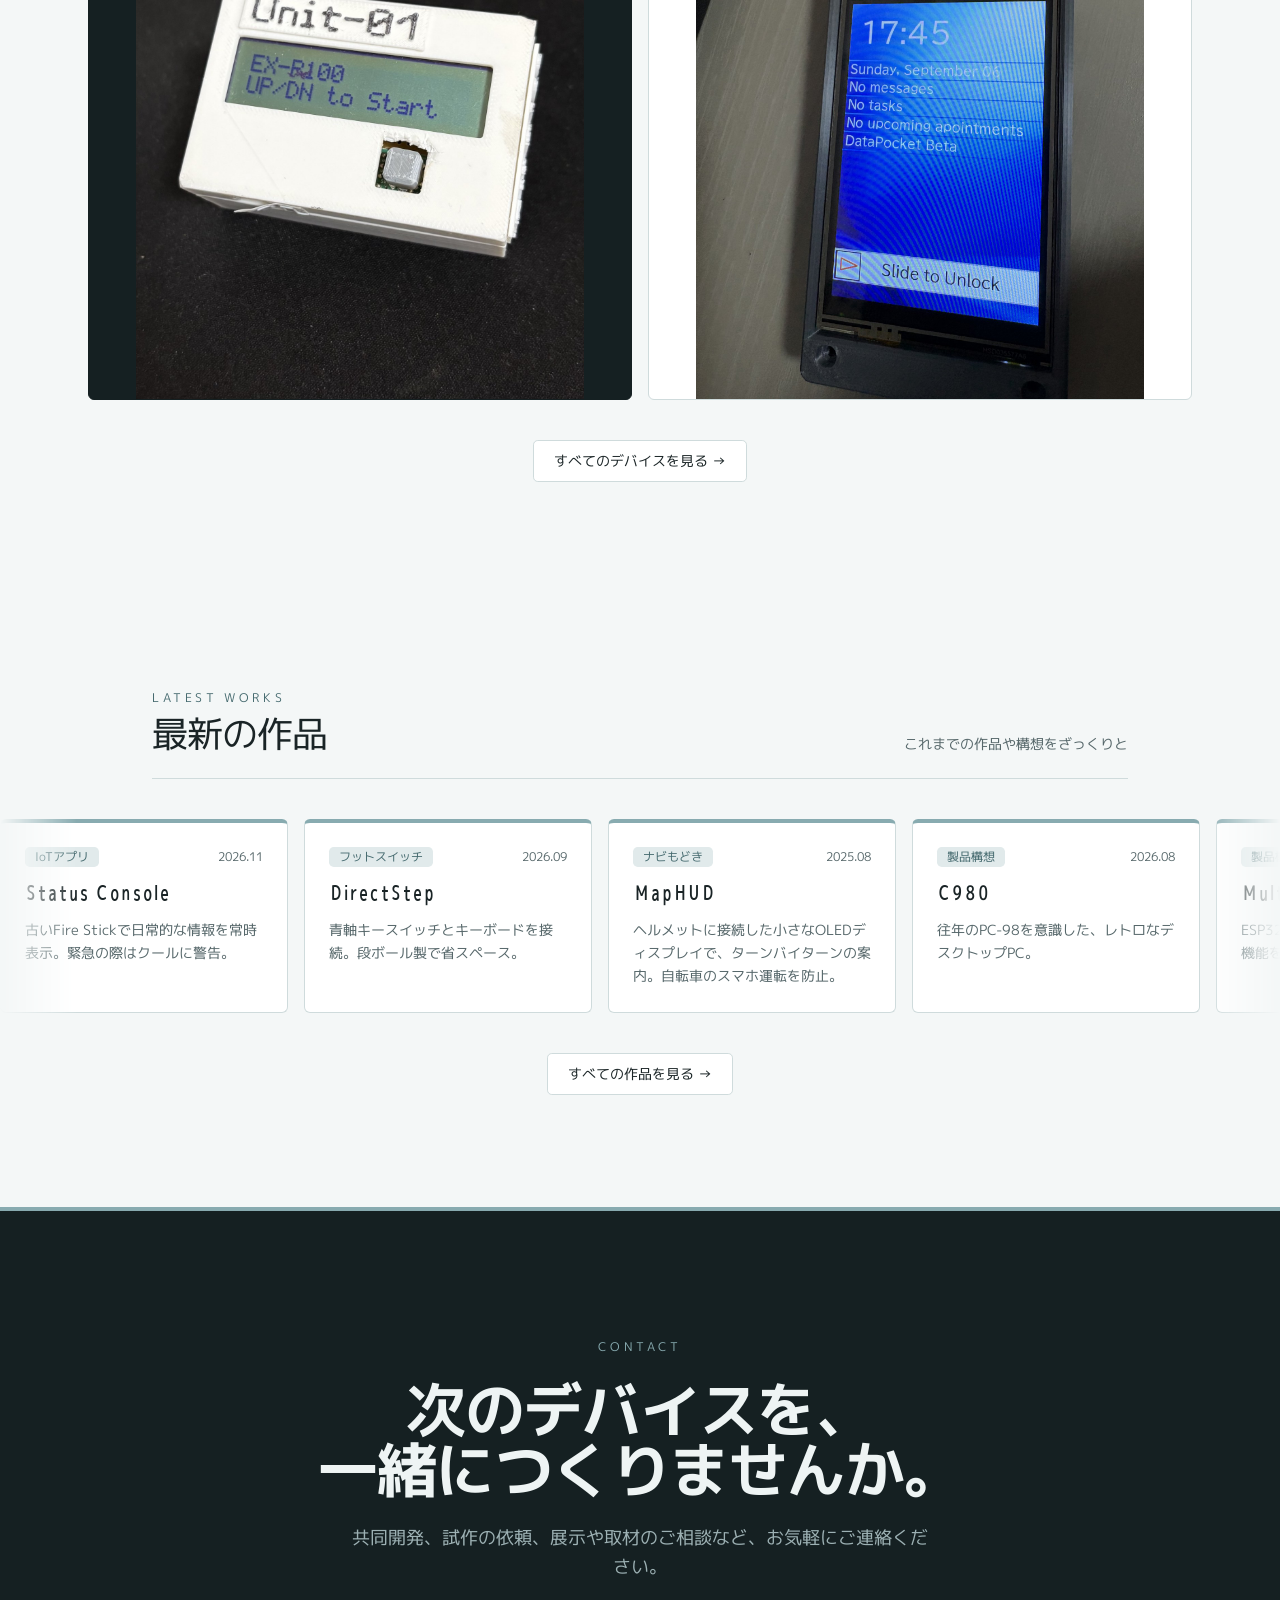
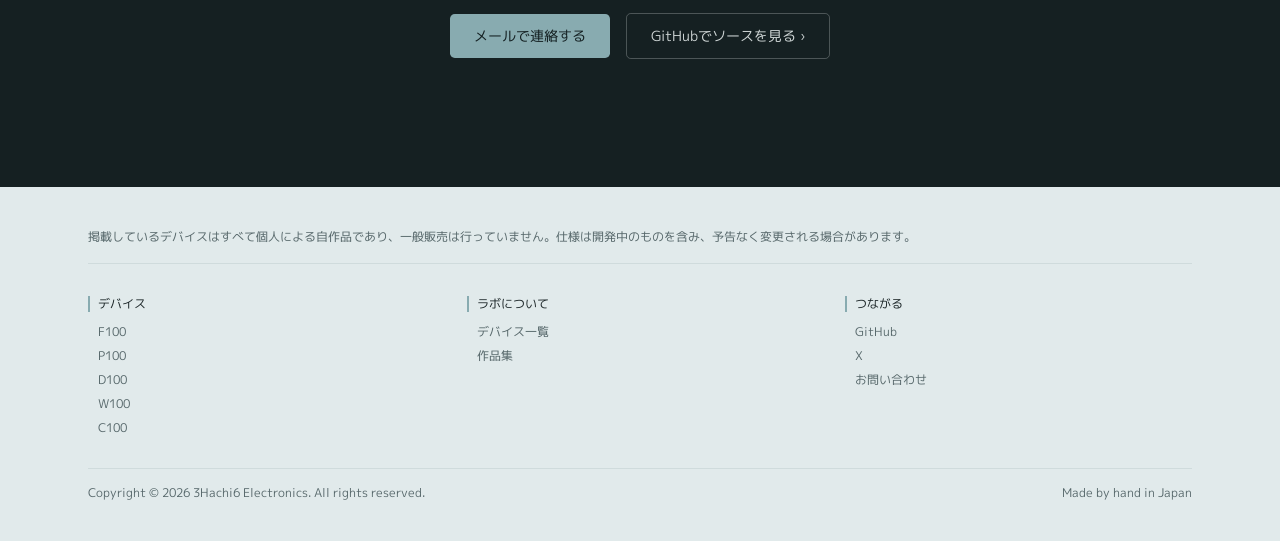
==== commit 56a145a6: "Update index.html" ====
--- a/index.html
+++ b/index.html
@@ -51,7 +51,7 @@
             <p class="eyebrow">LATEST DEVICES</p>
             <h2 id="devices-title">最新のデバイス</h2>
           </div>
-          <p class="section-note">開発中のものを含む、最新の4つのデバイス。</p>
+          <p class="section-note"> </p>
         </div>
         <div class="tile-grid">
 
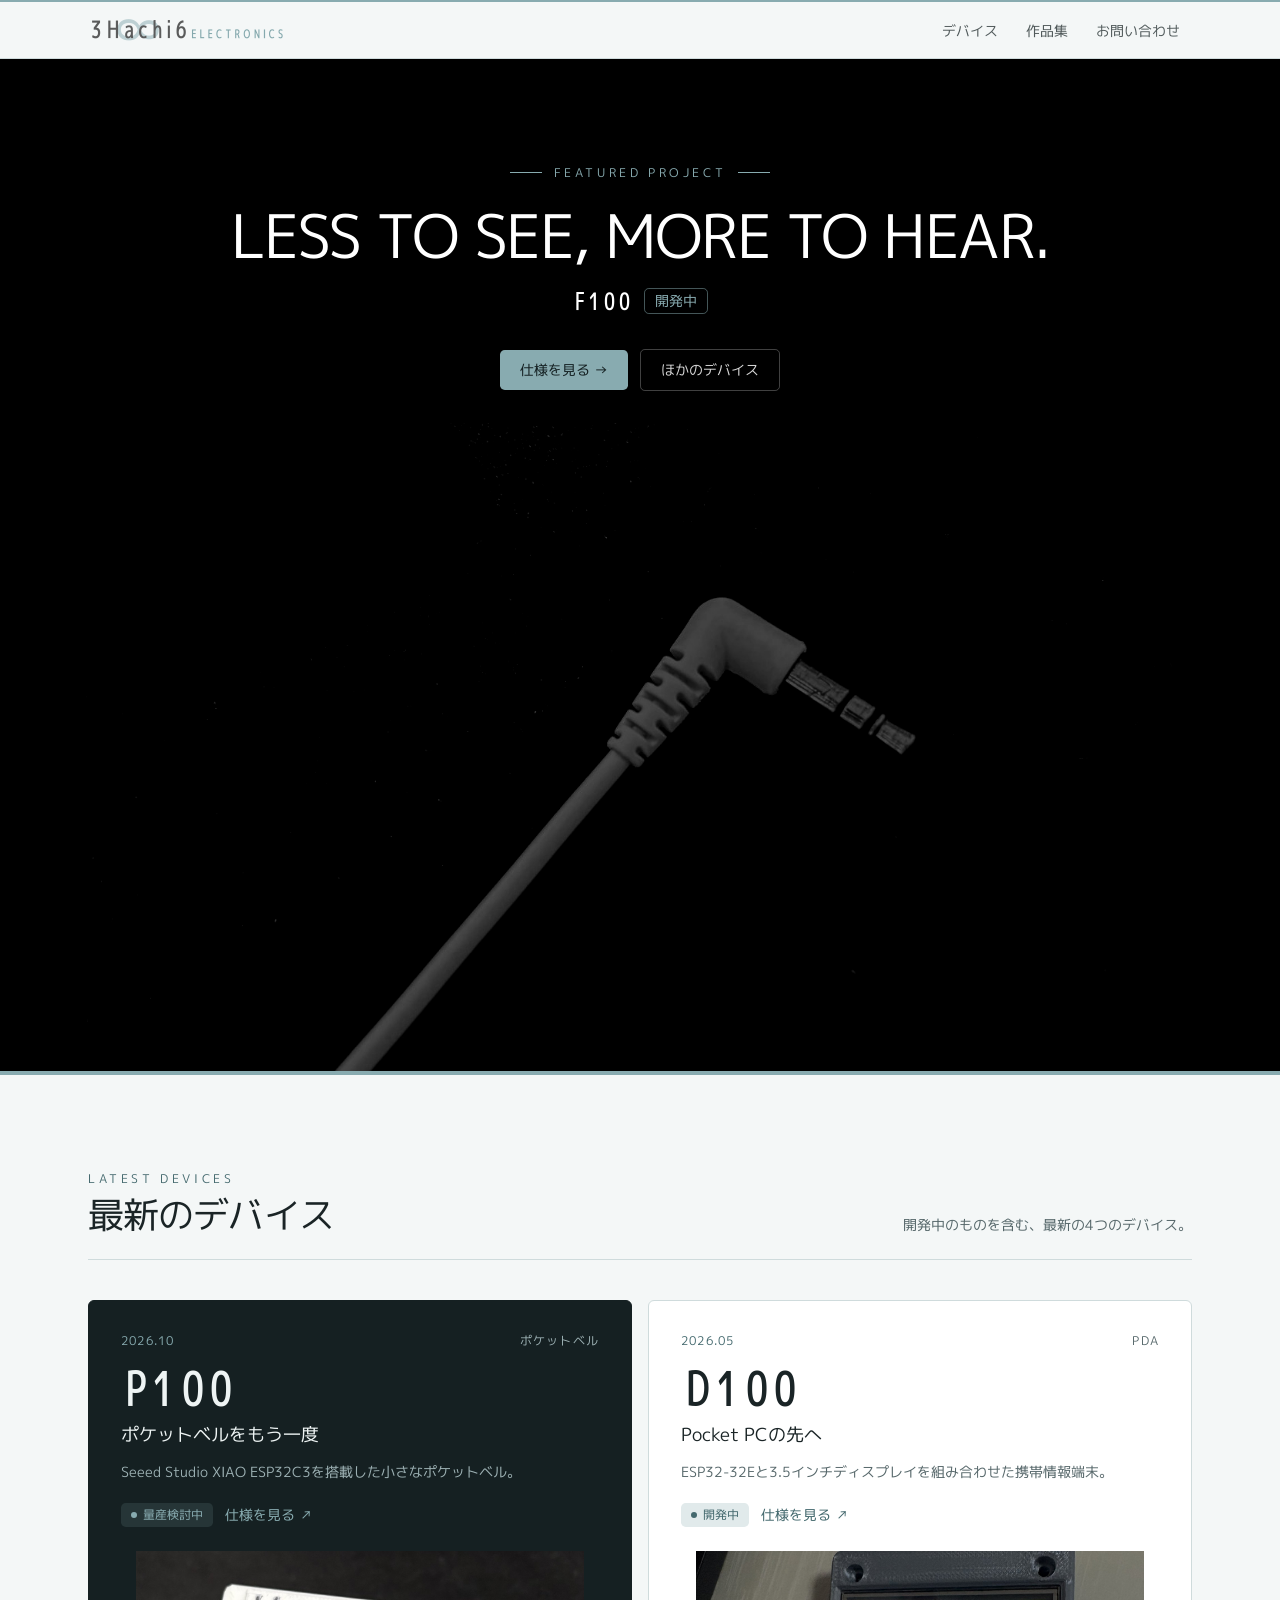
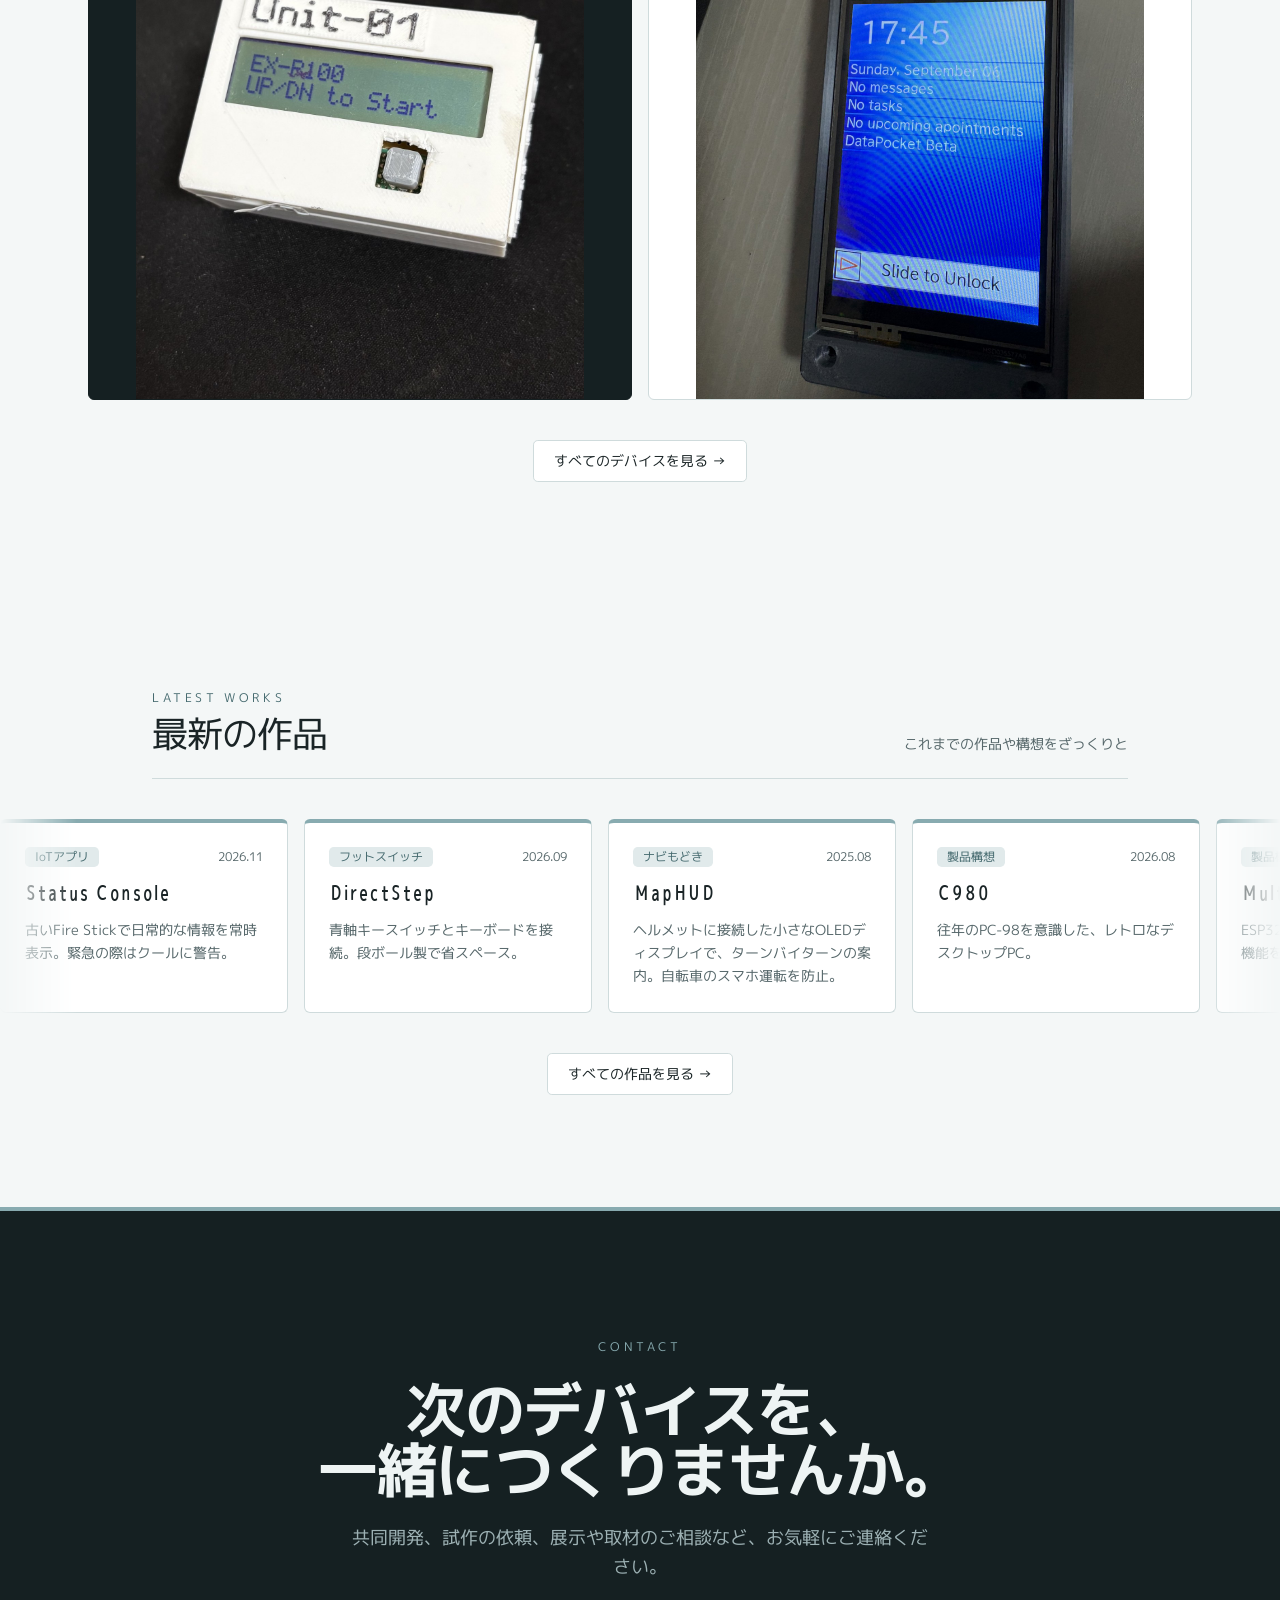
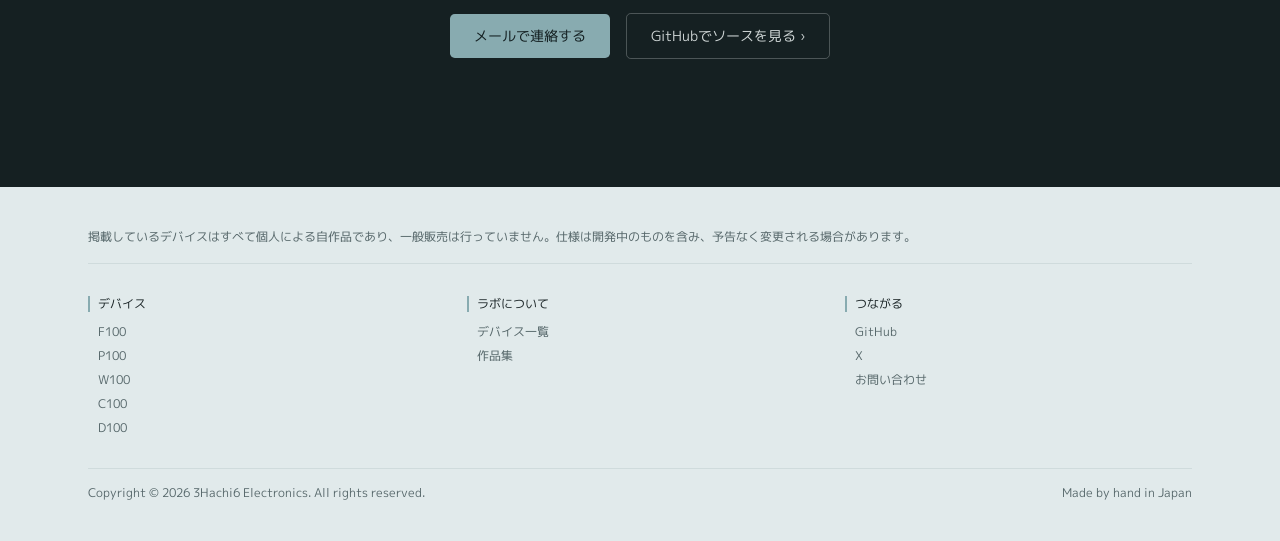
==== commit 13d7c9b1: "updated htmls" ====
--- a/index.html
+++ b/index.html
@@ -19,31 +19,13 @@
 
   <main>
 
-    <!-- ===== トップの大きな見出し(注目のデバイス:F100) ===== -->
-    <section id="f100" class="hero" aria-labelledby="hero-title">
-      <div class="container-md">
-        <p class="hero-label"><span aria-hidden="true"></span>FEATURED PROJECT<span aria-hidden="true"></span></p>
-        <h1 id="hero-title">LESS TO SEE, MORE TO HEAR.</h1>
-        <p class="hero-name">
-          <span class="font-display">F100</span>
-          <span class="status-badge">開発中</span>
-        </p>
-        <div class="hero-buttons">
-          <a href="devices/f100.html" class="btn btn-primary">仕様を見る →</a>
-          <a href="#devices" class="btn btn-ghost">ほかのデバイス</a>
-        </div>
-      </div>
-      <div class="hero-image">
-        <img src="images/f100.jpg" alt="黒い布の上に置かれた、白いケーブルの3.5mmイヤホンプラグ">
-      </div>
-      <div class="hero-bar" aria-hidden="true"></div>
-    </section>
+    <!-- ===== トップの大きな見出し =====
+         出すデバイスは data.js の FEATURED で決めます。 -->
+    <section id="featured" class="hero" aria-labelledby="hero-title"></section>
 
     <!-- ===== 最新のデバイス =====
-         ここには「見せたいデバイス」を4つ並べます。
-         入れ替えるときは <article> のかたまりを、devices/index.html からコピーして差し替えます。
-         すべてのデバイスは devices/index.html(デバイス一覧)にあります。
-         カード左上の <span class="tile-date"> に、作った年月(例 2026.11)を入れると表示されます。 -->
+         並ぶデバイスは data.js の LATEST_DEVICES で決めます(タイルの文章も data.js)。
+         ここで直すのは、見出しや説明文だけです。 -->
     <section id="devices" class="section-devices" aria-labelledby="devices-title">
       <div class="container">
         <div class="section-head">
@@ -51,95 +33,9 @@
             <p class="eyebrow">LATEST DEVICES</p>
             <h2 id="devices-title">最新のデバイス</h2>
           </div>
-          <p class="section-note"> </p>
+          <p class="section-note">開発中のものを含む、最新の4つのデバイス。</p>
         </div>
-        <div class="tile-grid">
-
-          <!-- ---------- P100 ---------- -->
-          <article id="p100" class="tile tile-dark" aria-labelledby="p100-title">
-            <div class="tile-top">
-              <span class="tile-date">2026.10</span>
-              <span class="tile-cat">ポケットベル</span>
-            </div>
-            <div class="tile-body">
-              <h3 id="p100-title">P100</h3>
-              <p class="tile-tagline">ポケットベルをもう一度</p>
-              <p class="tile-desc">Seeed Studio XIAO ESP32C3を搭載した小さなポケットベル。</p>
-              <div class="tile-actions">
-                <span class="status-chip">量産検討中</span>
-                <a href="devices/p100.html" class="tile-link">仕様を見る<span class="sr-only">（P100）</span> ↗</a>
-              </div>
-            </div>
-            <div class="tile-image">
-              <img src="images/p100.jpg" alt="「Unit-01」と書かれた白い筐体に、モノクロ液晶を搭載したP100の試作機" loading="lazy">
-            </div>
-            <div class="tile-bar" aria-hidden="true"></div>
-          </article>
-
-          <!-- ---------- D100 ---------- -->
-          <article id="d100" class="tile tile-light" aria-labelledby="d100-title">
-            <div class="tile-top">
-              <span class="tile-date">2026.05</span>
-              <span class="tile-cat">PDA</span>
-            </div>
-            <div class="tile-body">
-              <h3 id="d100-title">D100</h3>
-              <p class="tile-tagline">Pocket PCの先へ</p>
-              <p class="tile-desc">ESP32-32Eと3.5インチディスプレイを組み合わせた携帯情報端末。</p>
-              <div class="tile-actions">
-                <span class="status-chip">開発中</span>
-                <a href="devices/d100.html" class="tile-link">仕様を見る<span class="sr-only">（D100）</span> ↗</a>
-              </div>
-            </div>
-            <div class="tile-image">
-              <img src="images/d100.jpg" alt="ロック画面を表示した、3.5インチタッチスクリーンのD100試作機" loading="lazy">
-            </div>
-            <div class="tile-bar" aria-hidden="true"></div>
-          </article>
-
-          <!-- ---------- W100 ---------- --
-          <article id="w100" class="tile tile-dark" aria-labelledby="w100-title">
-            <div class="tile-top">
-              <span class="tile-date"> </span>
-              <span class="tile-cat">ウェアラブル端末</span>
-            </div>
-            <div class="tile-body">
-              <h3 id="w100-title">W100</h3>
-              <p class="tile-tagline">手首ではない選択</p>
-              <p class="tile-desc">D100と同サイズの本体に、前腕へしっかり固定できる大きなバンドを搭載。</p>
-              <div class="tile-actions">
-                <span class="status-chip">開発中</span>
-                <a href="devices/w100.html" class="tile-link">仕様を見る<span class="sr-only">（W100）</span> ↗</a>
-              </div>
-            </div>
-            <div class="tile-image">
-              <img src="images/w100.jpg" alt="時計画面を表示した、3.5インチ画面のW100試作機" loading="lazy">
-            </div>
-            <div class="tile-bar" aria-hidden="true"></div>
-          </article>
-
-          <!-- ---------- C100 ---------- --
-          <article id="c100" class="tile tile-light" aria-labelledby="c100-title">
-            <div class="tile-top">
-              <span class="tile-date"> </span>
-              <span class="tile-cat">パーソナルコンピューター</span>
-            </div>
-            <div class="tile-body">
-              <h3 id="c100-title">C100</h3>
-              <p class="tile-tagline">TRIPLE FAULT.</p>
-              <p class="tile-desc">筐体と構成の検討中</p>
-              <div class="tile-actions">
-                <span class="status-chip">構想段階</span>
-                <a href="devices/c100.html" class="tile-link">仕様を見る<span class="sr-only">（C100）</span> ↗</a>
-              </div>
-            </div>
-            <div class="tile-image">
-              <img src="images/c100.jpg" alt="レトロなデザインの折り畳みポータブルPCのスケッチ" loading="lazy">
-            </div>
-            <div class="tile-bar" aria-hidden="true"></div>
-          </article>-->
-
-        </div>
+        <div class="tile-grid" data-devices="latest"></div>
 
         <div class="section-more">
           <a href="devices/index.html" class="btn btn-outline">すべてのデバイスを見る →</a>
@@ -148,10 +44,8 @@
     </section>
 
     <!-- ===== 最新の作品(横に流れるカード) =====
-         ここには「見せたい作品」だけを並べます。すべての作品は devices/index.html の「その他の作品」にあります。
-         作品を増やすときは、<li class="work-card"> のかたまりをコピーして追加します。
-         (ループ表示用の複製は script.js が自動で作るので、ここは1セットだけでOK。
-          3つ以上あれば流れ、2つ以下のときは流れずに並びます) -->
+         並ぶ作品は data.js の WORKS で決めます(latest: true の作品)。
+         3つ以上あれば流れ、2つ以下のときは流れずに並びます。 -->
     <section id="works" class="section-works" aria-labelledby="works-title">
       <div class="container-md">
         <div class="section-head">
@@ -164,45 +58,7 @@
       </div>
       <div class="marquee">
         <div class="marquee-track">
-          <ul class="work-list">
-
-            <li class="work-card">
-              <div class="work-meta"><span class="work-cat">IoTアプリ</span><span>2026.11</span></div>
-              <h3>Status Console</h3>
-              <p>古いFire Stickで日常的な情報を常時表示。緊急の際はクールに警告。</p>
-            </li>
-
-            <li class="work-card">
-              <div class="work-meta"><span class="work-cat">フットスイッチ</span><span>2026.09</span></div>
-              <h3>DirectStep</h3>
-              <p>青軸キースイッチとキーボードを接続。段ボール製で省スペース。</p>
-            </li>
-
-            <li class="work-card">
-              <div class="work-meta"><span class="work-cat">ナビもどき</span><span>2025.08</span></div>
-              <h3>MapHUD</h3>
-              <p>ヘルメットに接続した小さなOLEDディスプレイで、ターンバイターンの案内。自転車のスマホ運転を防止。</p>
-            </li>
-
-            <li class="work-card">
-              <div class="work-meta"><span class="work-cat">製品構想</span><span>2026.08</span></div>
-              <h3>C980</h3>
-              <p>往年のPC-98を意識した、レトロなデスクトップPC。</p>
-            </li>
-
-            <li class="work-card">
-              <div class="work-meta"><span class="work-cat">製品構想</span><span>2026.12</span></div>
-              <h3>Multi Remote</h3>
-              <p>ESP32C3を使用し、赤外線とBLEの機能を兼ねた多機能リモコン。</p>
-            </li>
-
-            <!--<li class="work-card">
-              <div class="work-meta"><span class="work-cat">リモコン</span><span>2023</span></div>
-              <h3>BLE Remote</h3>
-              <p>スライド送り用の小さなBluetoothリモコン。CR2032で約1年動作。</p>
-            </li>
-            -->
-          </ul>
+          <ul class="work-list" data-works="latest"></ul>
         </div>
       </div>
       <div class="container-md">
@@ -220,6 +76,7 @@
   <!-- フッター:中身は shared.js が入れます(直すときは shared.js) -->
   <footer class="site-footer" id="site-footer"></footer>
 
+  <script src="data.js"></script>
   <script src="shared.js"></script>
   <script src="script.js"></script>
 </body>
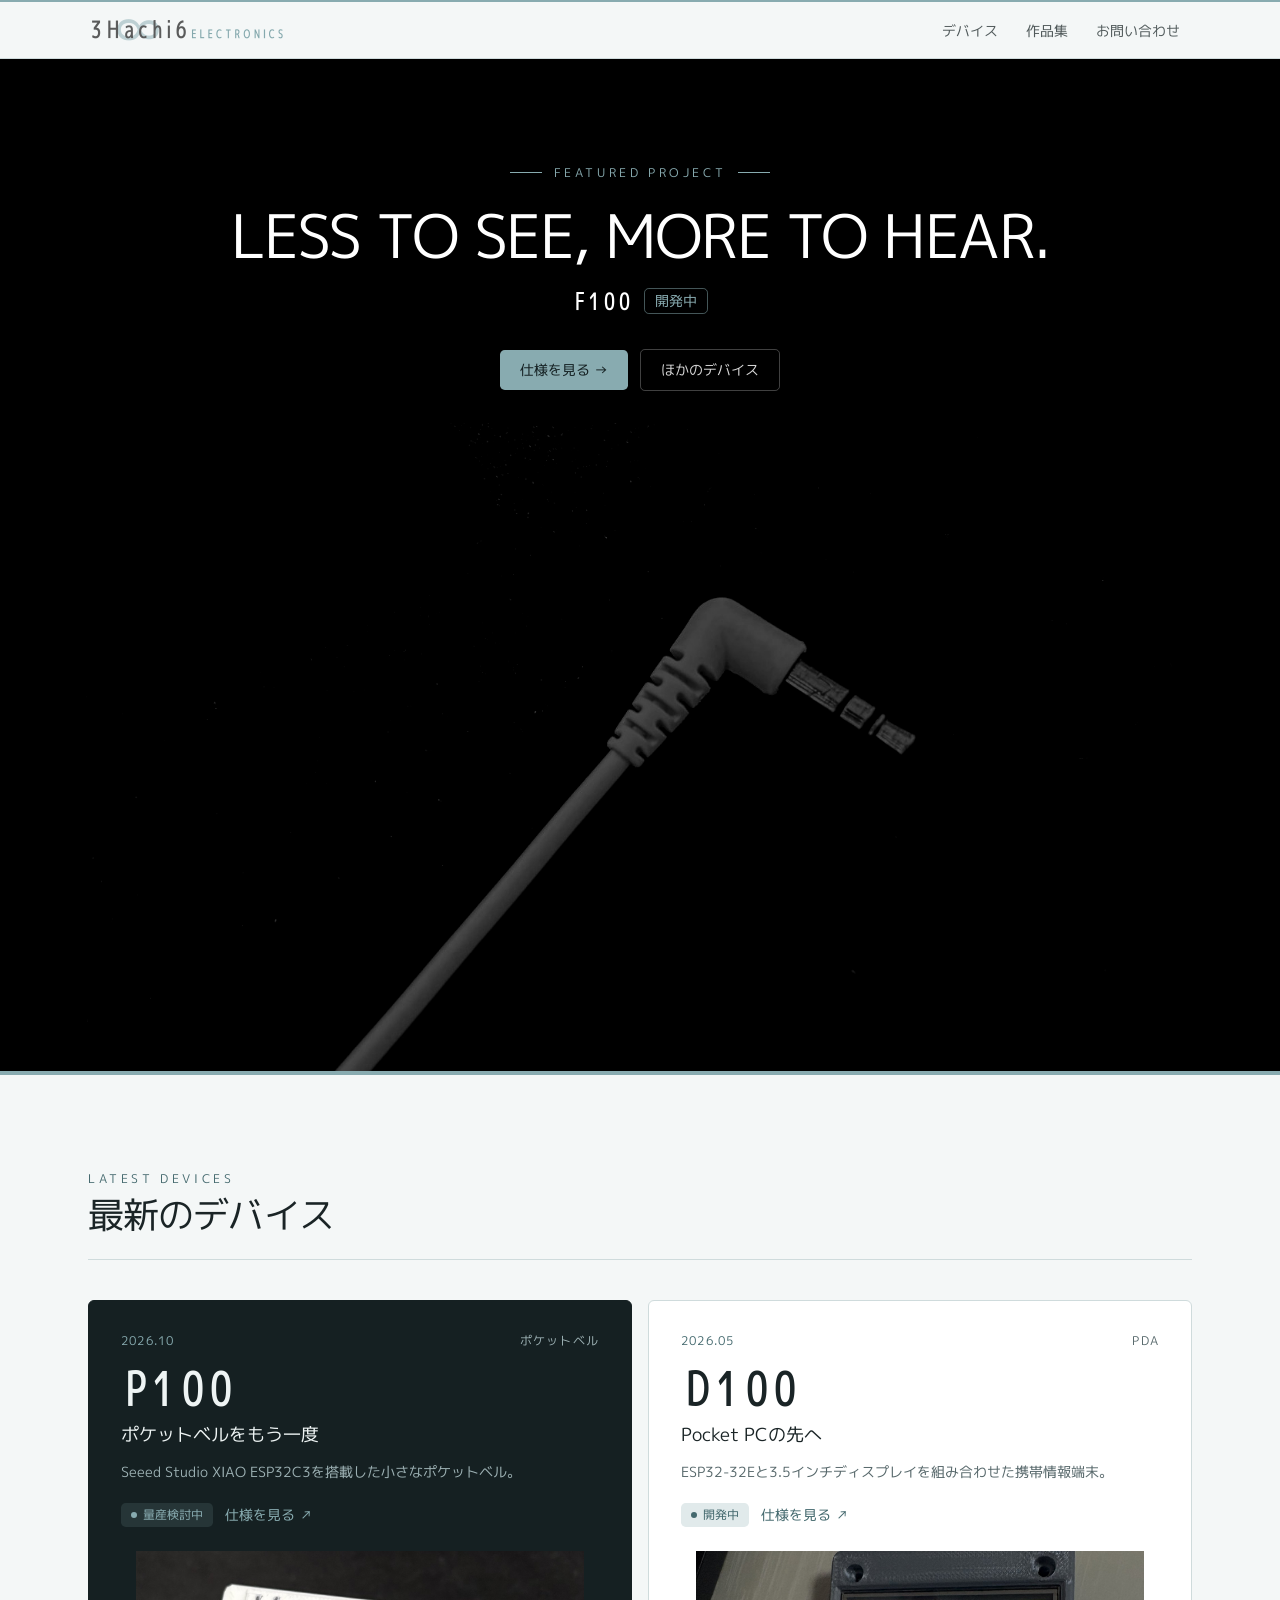
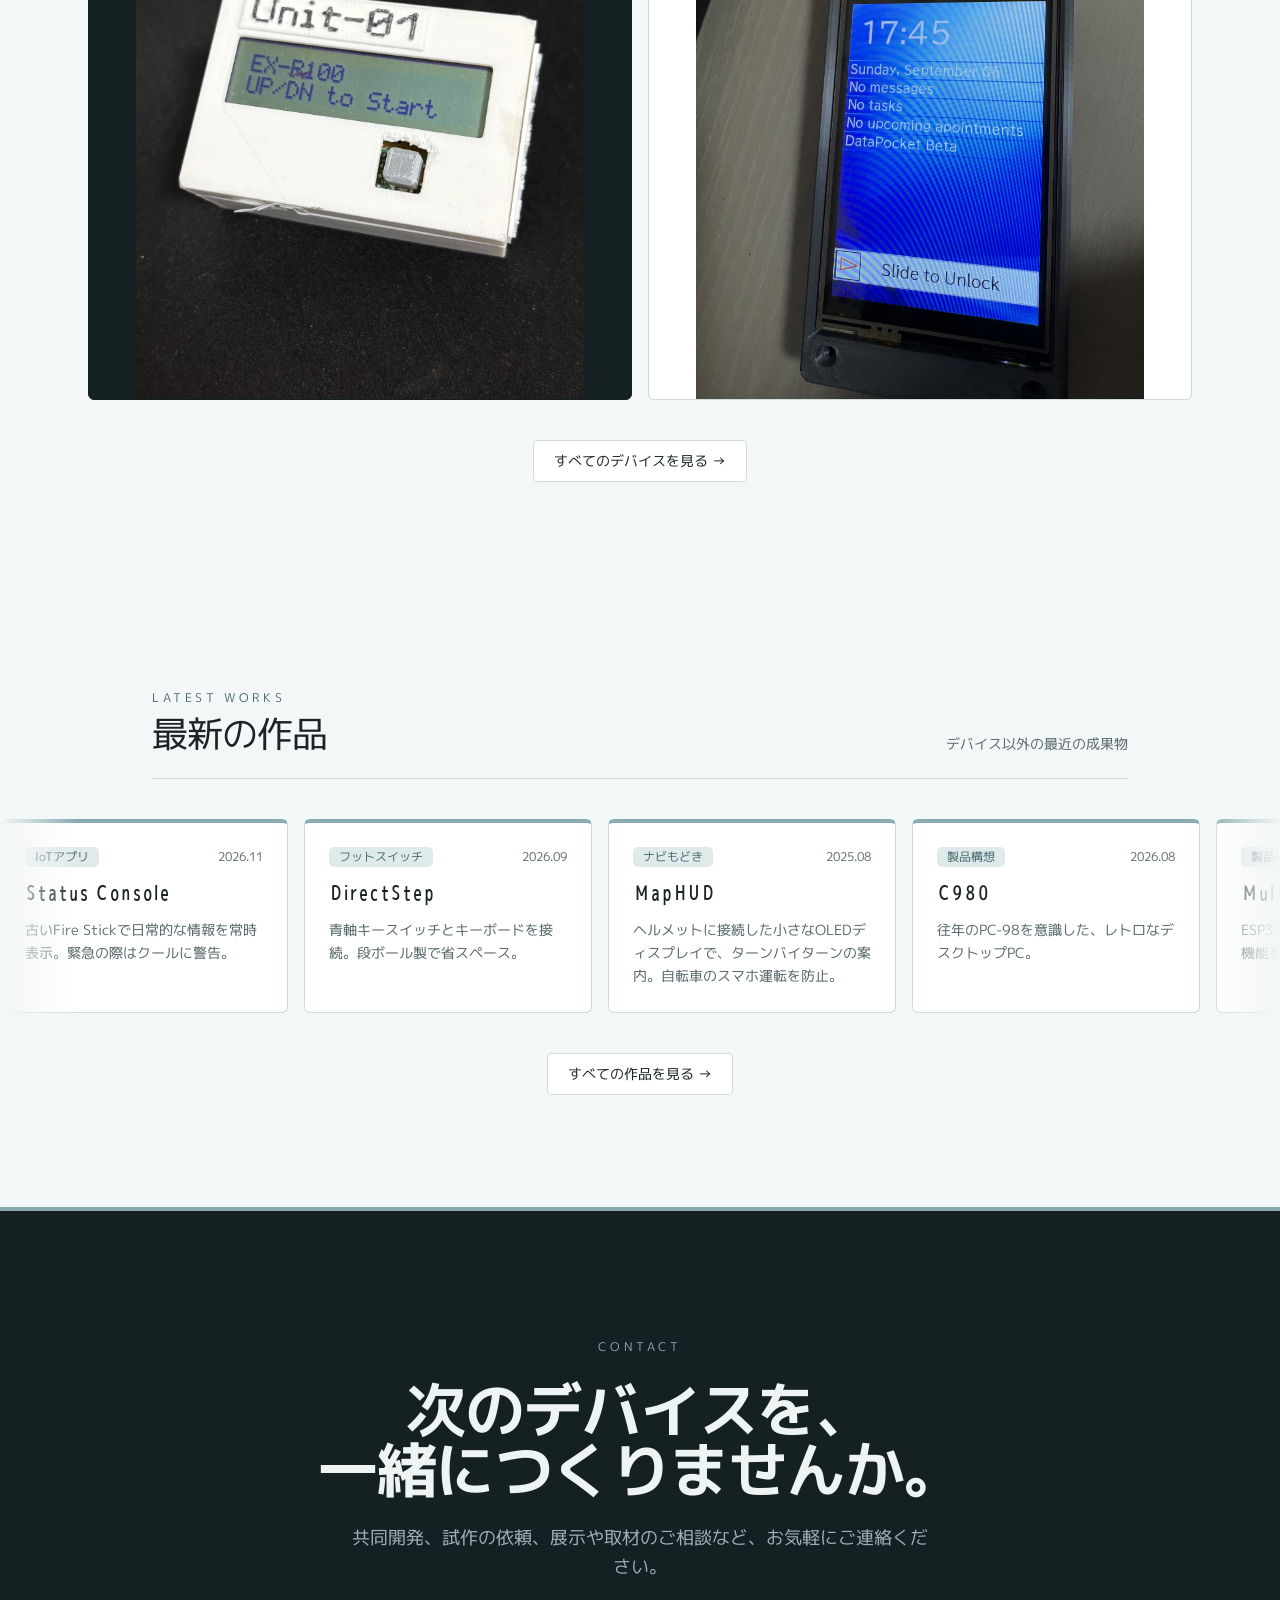
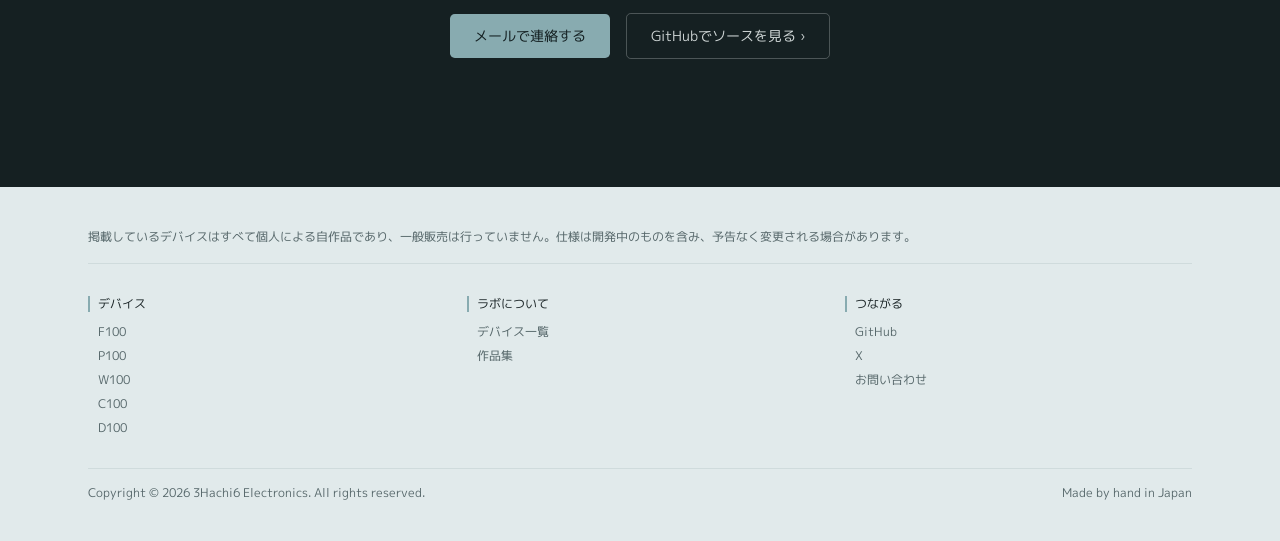
==== commit cf09dcf1: "Update index.html" ====
--- a/index.html
+++ b/index.html
@@ -33,7 +33,7 @@
             <p class="eyebrow">LATEST DEVICES</p>
             <h2 id="devices-title">最新のデバイス</h2>
           </div>
-          <p class="section-note">開発中のものを含む、最新の4つのデバイス。</p>
+          <p class="section-note"></p>
         </div>
         <div class="tile-grid" data-devices="latest"></div>
 
@@ -53,7 +53,7 @@
             <p class="eyebrow">LATEST WORKS</p>
             <h2 id="works-title">最新の作品</h2>
           </div>
-          <p class="section-note">これまでの作品や構想をざっくりと</p>
+          <p class="section-note">デバイス以外の最近の成果物</p>
         </div>
       </div>
       <div class="marquee">
